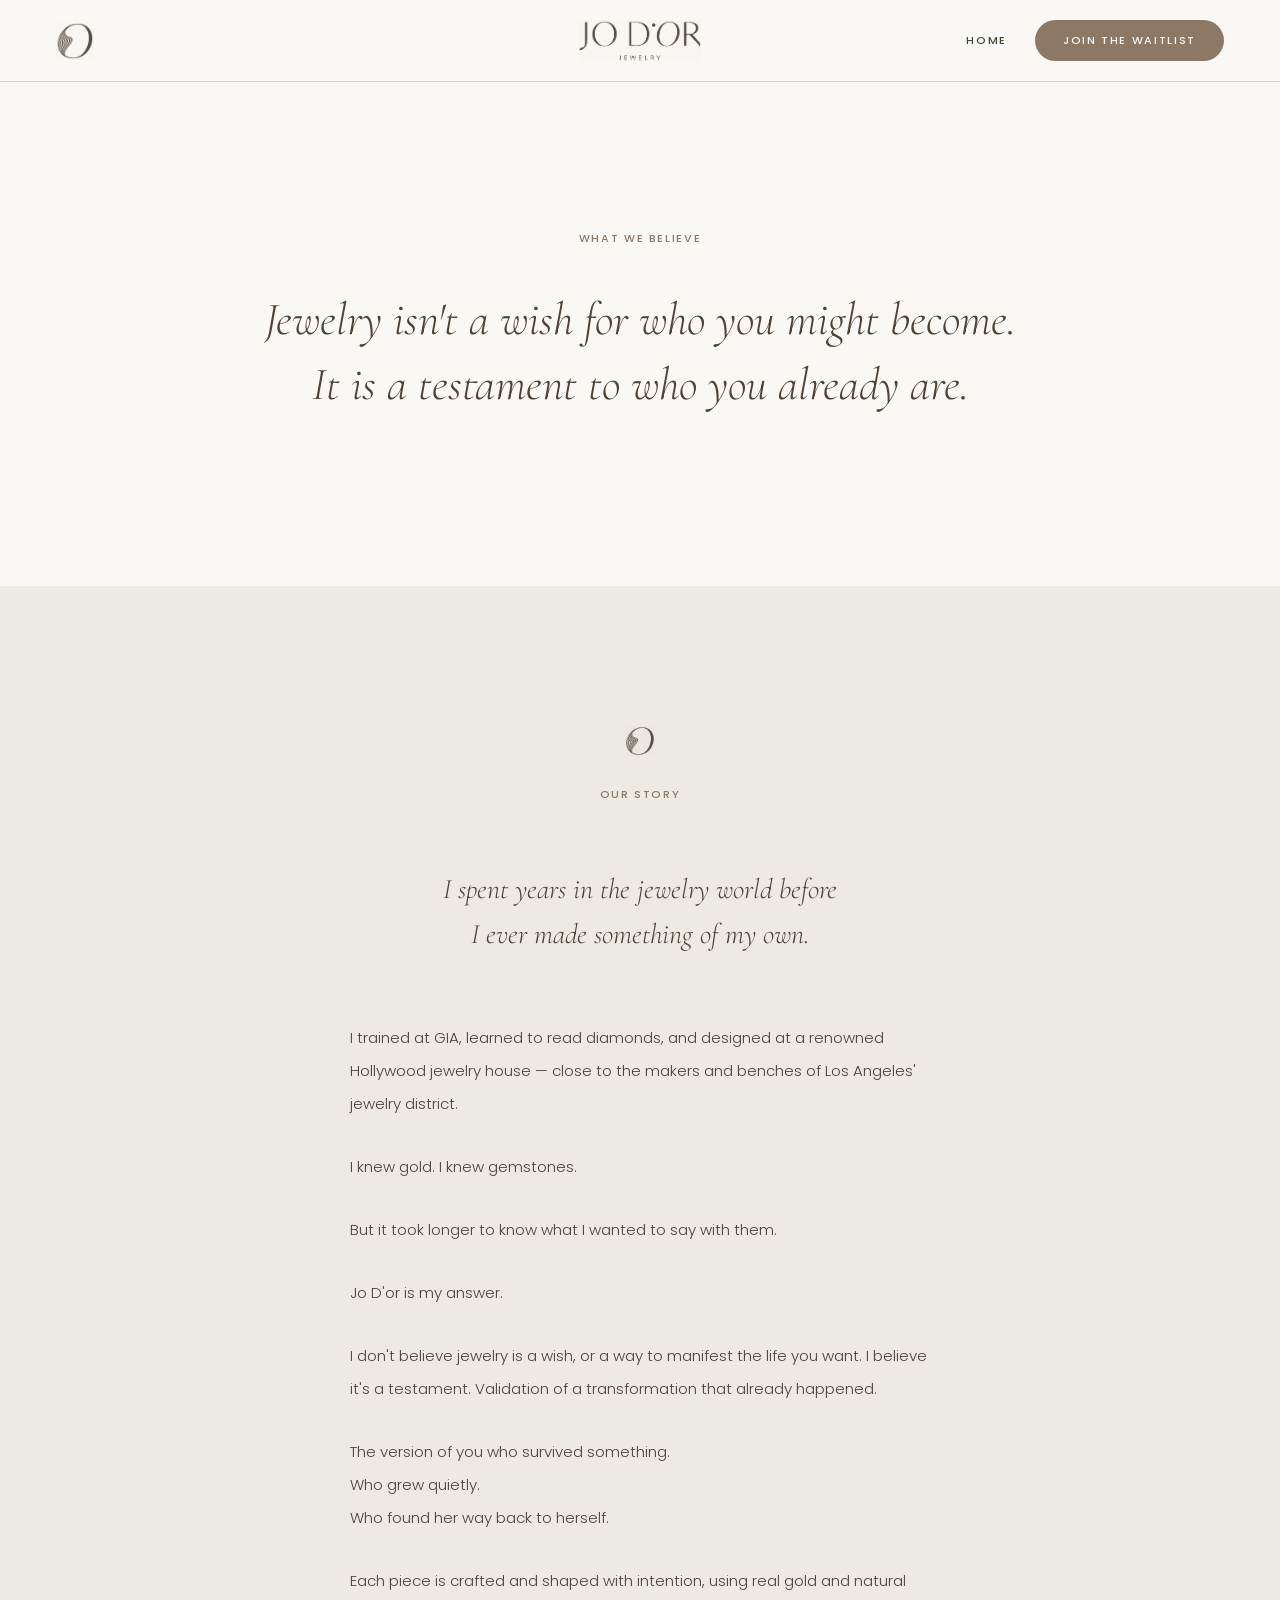
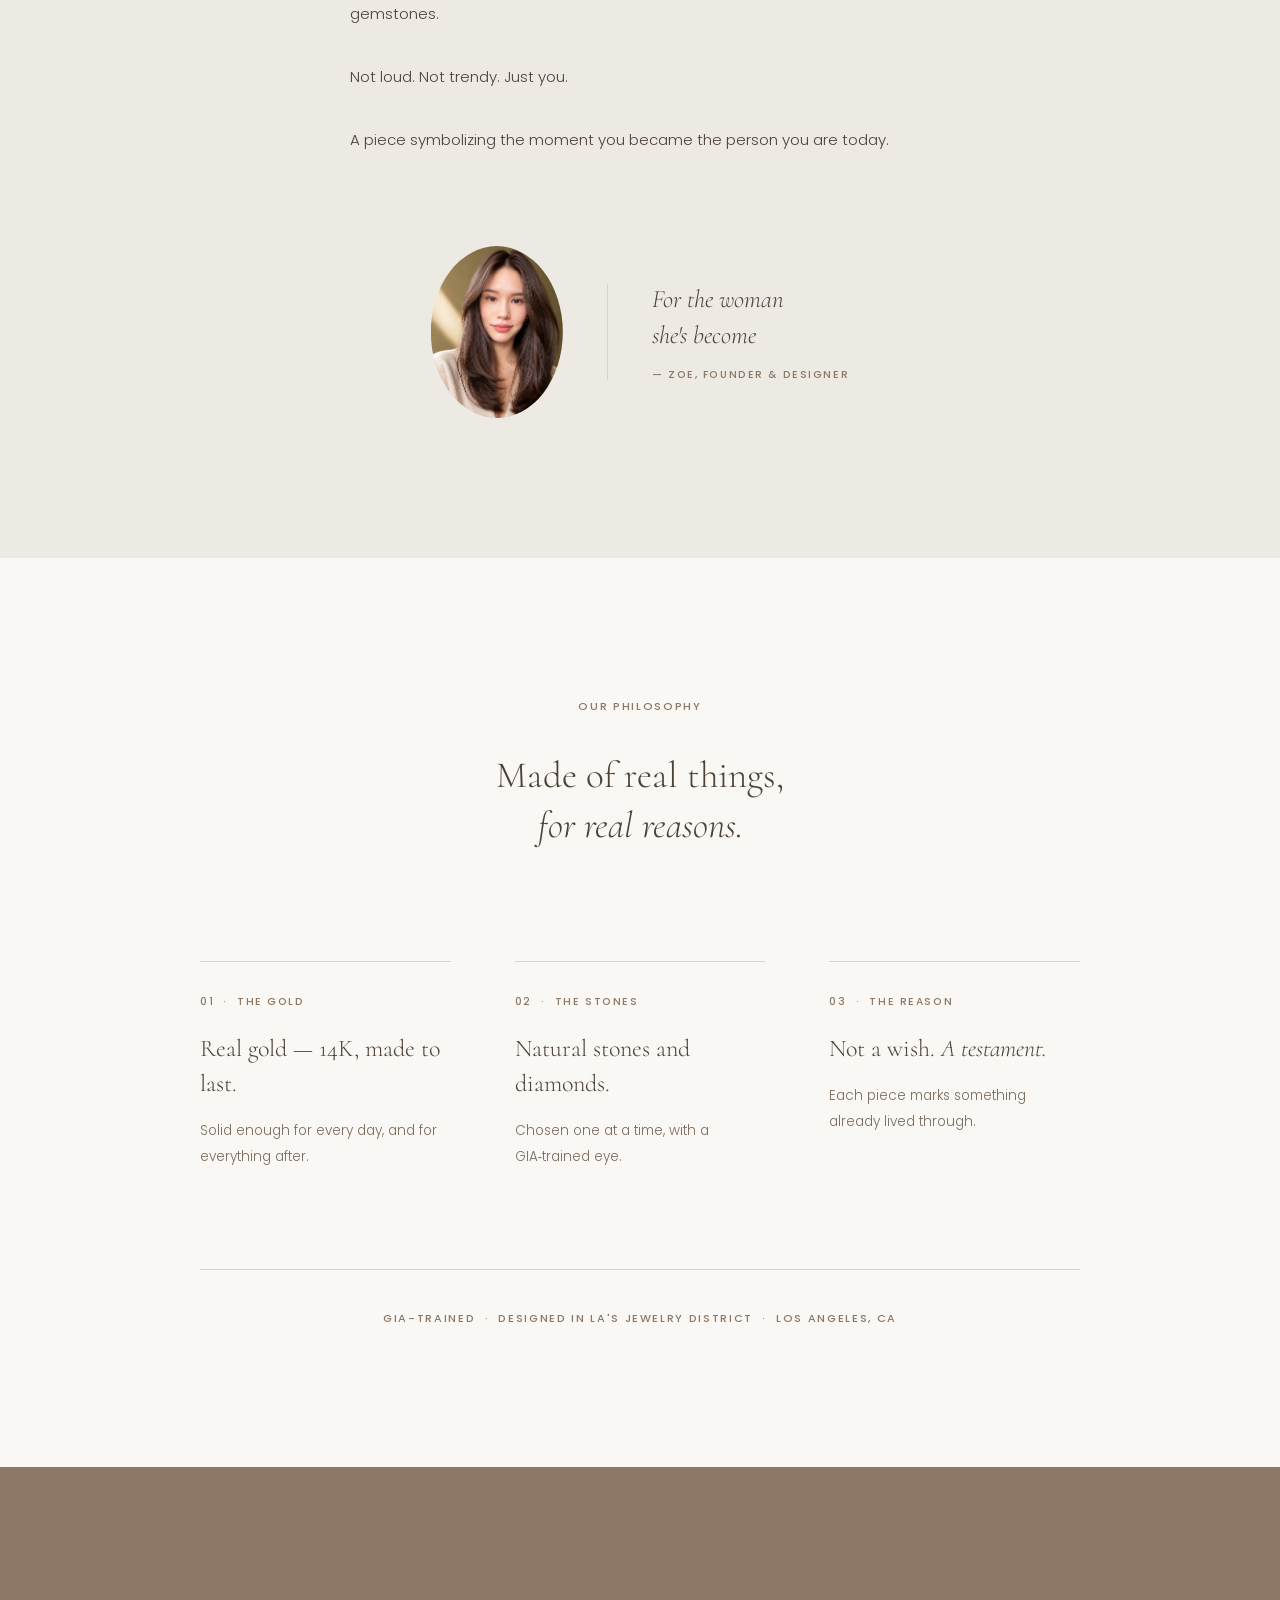
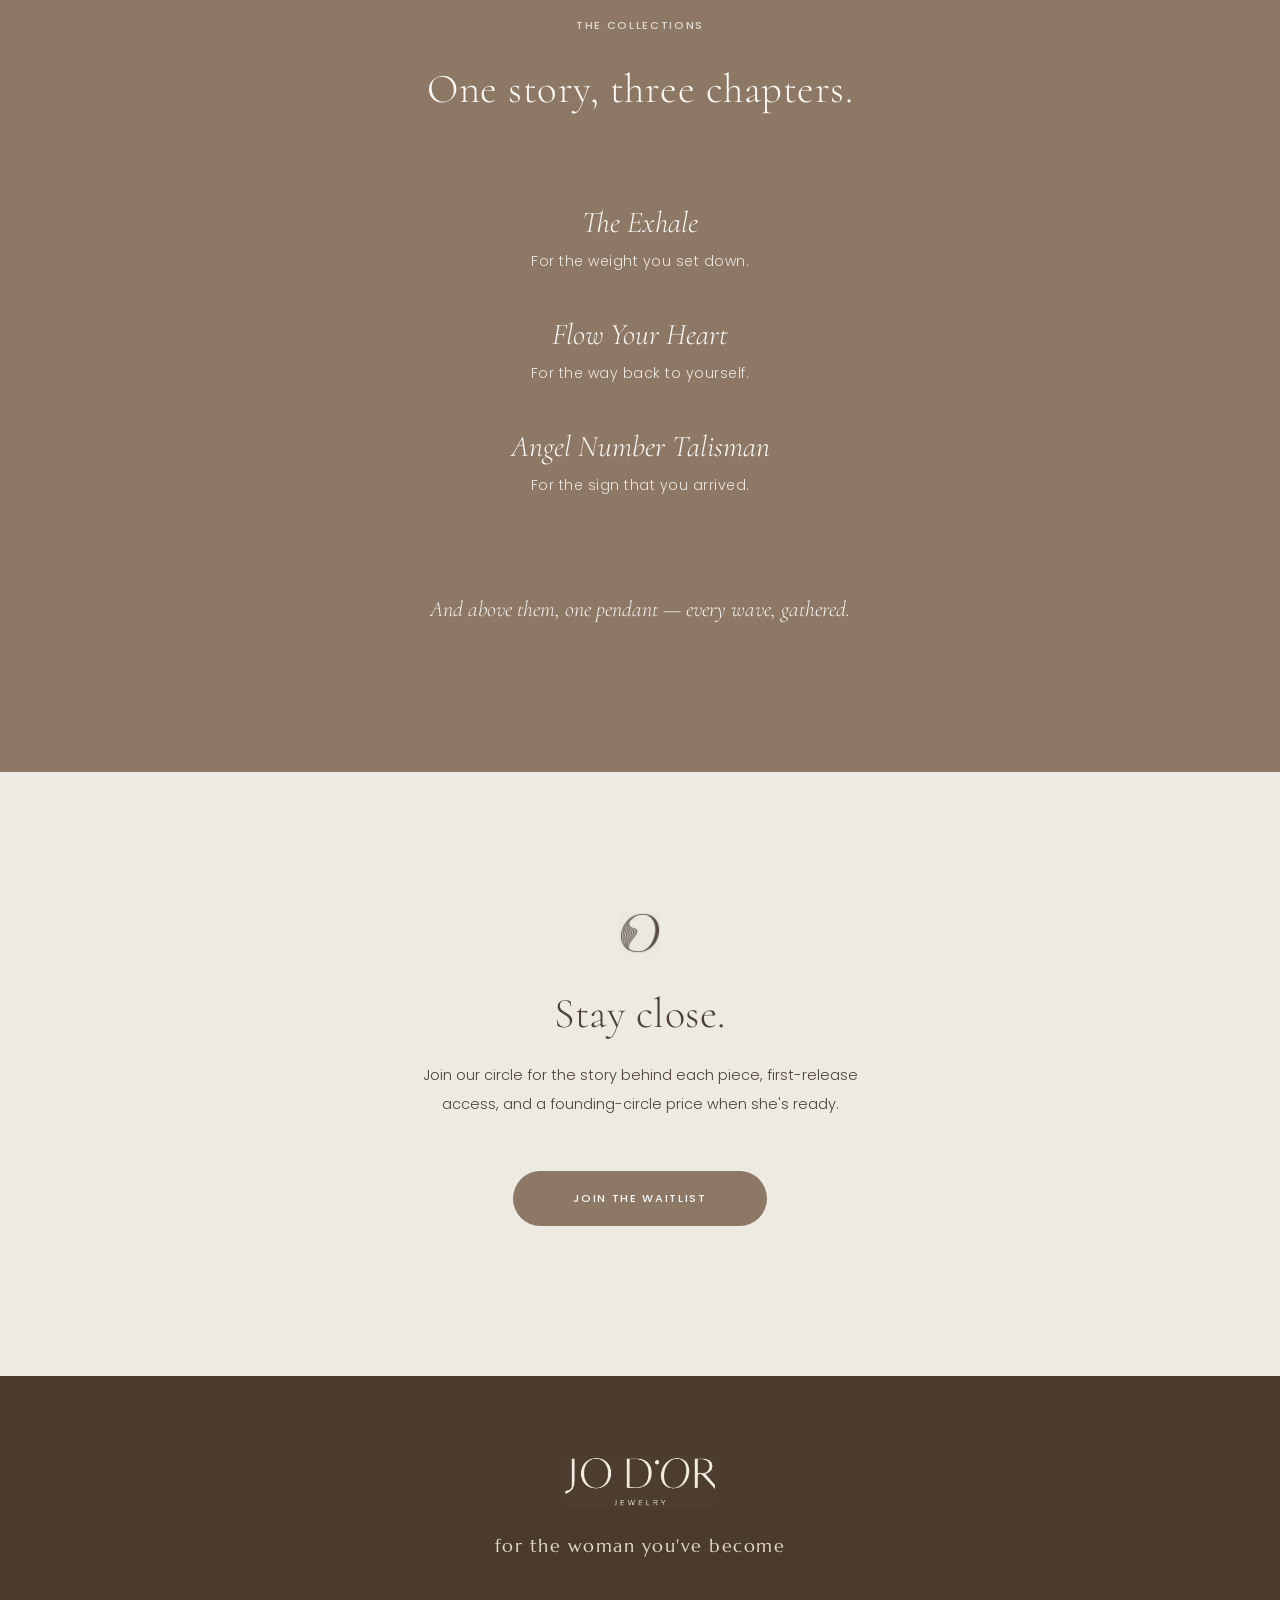
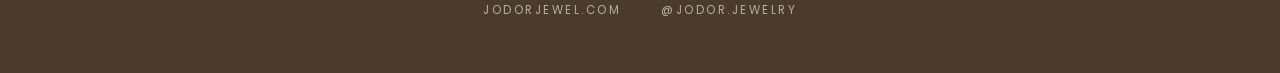
==== about.html @ 62fcda9e "Bump asset version stamp for updated stylesheet Co-Authored-By: Claude Fable 5 <noreply@anthropic.co" ====
<!DOCTYPE html>
<html lang="en">
<head>
<meta charset="UTF-8">
<meta name="viewport" content="width=device-width, initial-scale=1.0">
<title>About &mdash; Jo D'or</title>
<meta name="description" content="About Jo D'or — Earth-to-Soul Fine Jewelry. The founder's story, and the philosophy behind the brand.">
<link rel="preconnect" href="https://fonts.googleapis.com">
<link rel="preconnect" href="https://fonts.gstatic.com" crossorigin>
<link href="https://fonts.googleapis.com/css2?family=Cormorant:ital,wght@0,300;0,400;1,300;1,400&family=Marcellus&family=Poppins:wght@300;400;500&display=swap" rel="stylesheet">
<link rel="stylesheet" href="style.css?v=20260719b">
</head>
<body class="about">

<nav class="nav nav--about">
  <a href="index.html" class="nav-mark"><img src="img/logo-icon.png" alt="Jo D'or"></a>
  <a href="index.html" class="nav-wordmark-link"><img class="nav-wordmark" src="img/logo-wordmark.png" alt="Jo D'or Jewelry"></a>
  <div class="nav-links">
    <a href="index.html" class="nav-link">Home</a>
    <a href="index.html#signup" class="nav-pill">Join the Waitlist</a>
  </div>
</nav>

<!-- ============ 1 · BELIEF OPENING ============ -->
<header class="belief">
  <p class="about-eyebrow">What We Believe</p>
  <h1 class="belief-title">Jewelry isn't a wish for who you might become.<br>It is a testament to who you already are.</h1>
</header>

<!-- ============ 2 · FOUNDER STORY ============ -->
<section class="story">
  <div class="story-inner">
    <div class="story-head" data-reveal>
      <img src="img/logo-icon.png" alt="">
      <p class="about-eyebrow">Our Story</p>
    </div>
    <p class="story-lede" data-reveal>I spent years in the jewelry world before I ever made something of my own.</p>
    <div class="story-body">
      <p data-reveal>I trained at GIA, learned to read diamonds, and designed at a renowned Hollywood jewelry house &mdash; close to the makers and benches of Los Angeles' jewelry district.</p>
      <p data-reveal>I knew gold. I knew gemstones.</p>
      <p data-reveal>But it took longer to know what I wanted to say with them.</p>
      <p data-reveal>Jo D'or is my answer.</p>
      <p data-reveal>I don't believe jewelry is a wish, or a way to manifest the life you want. I believe it's a testament. Validation of a transformation that already happened.</p>
      <p data-reveal>The version of you who survived something.<br>Who grew quietly.<br>Who found her way back to herself.</p>
      <p data-reveal>Each piece is crafted and shaped with intention, using real gold and natural gemstones.</p>
      <p data-reveal>Not loud. Not trendy. Just you.</p>
      <p data-reveal>A piece symbolizing the moment you became the person you are today.</p>
    </div>
    <div class="story-sig" data-reveal>
      <img class="story-sig-photo" src="img/founder-zoe.png" alt="Zoe, founder of Jo D'or">
      <div class="story-sig-rule"></div>
      <div>
        <div class="story-sig-quote">For the woman<br>she's become</div>
        <div class="story-sig-name">&mdash; ZOE, FOUNDER &amp; DESIGNER</div>
      </div>
    </div>
  </div>
</section>

<!-- ============ 3 · PHILOSOPHY ============ -->
<section class="philosophy">
  <div class="philosophy-inner">
    <p class="about-eyebrow" data-reveal>Our Philosophy</p>
    <h2 class="philosophy-title" data-reveal data-reveal-delay="80">Made of real things,<br><em>for real reasons.</em></h2>
    <div class="pillars">
      <div class="pillar" data-reveal data-reveal-delay="100">
        <div class="pillar-label">01 &nbsp;&middot;&nbsp; THE GOLD</div>
        <p class="pillar-title">Real gold &mdash; 14K, made to last.</p>
        <p class="pillar-desc">Solid enough for every day, and for everything after.</p>
      </div>
      <div class="pillar" data-reveal data-reveal-delay="200">
        <div class="pillar-label">02 &nbsp;&middot;&nbsp; THE STONES</div>
        <p class="pillar-title">Natural stones and diamonds.</p>
        <p class="pillar-desc">Chosen one at a time, with a GIA&#8209;trained eye.</p>
      </div>
      <div class="pillar" data-reveal data-reveal-delay="300">
        <div class="pillar-label">03 &nbsp;&middot;&nbsp; THE REASON</div>
        <p class="pillar-title">Not a wish. <em>A testament.</em></p>
        <p class="pillar-desc">Each piece marks something already lived through.</p>
      </div>
    </div>
    <div class="credentials" data-reveal>GIA-TRAINED &nbsp;&middot;&nbsp; DESIGNED IN LA'S JEWELRY DISTRICT &nbsp;&middot;&nbsp; LOS ANGELES, CA</div>
  </div>
</section>

<!-- ============ 4 · THE COLLECTIONS ============ -->
<section class="collections">
  <p class="about-eyebrow" data-reveal>The Collections</p>
  <h2 class="collections-title" data-reveal data-reveal-delay="120">One story, three chapters.</h2>
  <div class="chapters">
    <div data-reveal>
      <div class="chapter-name">The Exhale</div>
      <div class="chapter-desc">For the weight you set down.</div>
    </div>
    <div data-reveal data-reveal-delay="130">
      <div class="chapter-name">Flow Your Heart</div>
      <div class="chapter-desc">For the way back to yourself.</div>
    </div>
    <div data-reveal data-reveal-delay="260">
      <div class="chapter-name">Angel Number Talisman</div>
      <div class="chapter-desc">For the sign that you arrived.</div>
    </div>
  </div>
  <p class="collections-close" data-reveal>And above them, one pendant &mdash; every wave, gathered.</p>
</section>

<!-- ============ 5 · STAY CLOSE ============ -->
<section class="stayclose">
  <img class="stayclose-mark" data-reveal src="img/logo-icon.png" alt="">
  <h2 class="stayclose-title" data-reveal data-reveal-delay="120">Stay close.</h2>
  <p class="stayclose-sub" data-reveal data-reveal-delay="220">Join our circle for the story behind each piece, first-release access, and a founding-circle price when she's ready.</p>
  <a data-reveal data-reveal-delay="320" href="index.html#signup" class="btn-stayclose">Join the Waitlist</a>
</section>

<!-- ============ FOOTER ============ -->
<footer class="footer">
  <img class="foot-wordmark" src="img/logo-wordmark.png" alt="Jo D'or Jewelry">
  <div class="foot-line">for the woman you've become</div>
  <div class="foot-links">
    <span>JODORJEWEL.COM</span>
    <a href="https://instagram.com/jodor.jewelry">@JODOR.JEWELRY</a>
  </div>
</footer>

<script src="site.js?v=20260719b"></script>
</body>
</html>
---- style.css ----
/* ============================================================
   Jo D'or — shared stylesheet (index.html + about.html)
   Ported 1:1 from the approved 2026-07-18 Claude Design build.
   ============================================================ */

:root{
  /* Brand tokens (CLAUDE.md) — used by the About page */
  --earth:#4E4237;
  --leather:#8D7865;
  --sand:#DAD2C5;
  --stone:#EDEAE3;
  --ivory:#FAF8F4;
  --gold:#C9A86A;

  /* Homepage palette (from the approved design) */
  --linen:#F1ECE4;      /* homepage background */
  --walnut:#4A3F35;     /* homepage ink */
  --champagne:#F0E8D8;  /* light text on dark grounds */
  --espresso:#4A3B2E;   /* dark grounds: box, footer */
  --bark:#3B2F24;       /* deepest brown: button text/hover */
  --clay:#8A7460;       /* hero-piece panel */
  --quote-ink:#5C4E3F;
  --shell:#EFE8DD;      /* signup background */
  --shell-ink:#6B5C4C;
  --mushroom:#8C7B6A;   /* placeholders, small notes */
  --fawn:#9B8871;       /* input underline */
  --brass:#B49B72;      /* quote rule */
}

*{margin:0;padding:0;box-sizing:border-box;}
html{scroll-behavior:smooth;}
body{
  font-family:'Poppins', sans-serif;
  font-weight:300;
  overflow-x:hidden;
}
body.home{background:var(--linen);color:var(--walnut);}
body.about{background:var(--ivory);color:var(--earth);}
img{display:block;max-width:100%;}
a{color:inherit;text-decoration:none;}

a:focus-visible, button:focus-visible, input:focus-visible{
  outline:2px solid currentColor;
  outline-offset:3px;
}

/* ---------- Animations ---------- */
@keyframes fadeUp{from{opacity:0;transform:translateY(16px);}to{opacity:1;transform:translateY(0);}}
@keyframes heroFlow{
  0%{transform:scale(1.08) translate(0,0);}
  33%{transform:scale(1.14) translate(-2.4%,1.6%);}
  66%{transform:scale(1.11) translate(2%,-1.2%);}
  100%{transform:scale(1.08) translate(0,0);}
}
@keyframes sway{0%{transform:rotate(-1deg);}50%{transform:rotate(1deg);}100%{transform:rotate(-1deg);}}
@keyframes shimmerText{0%{background-position:130% 0;}55%{background-position:-30% 0;}100%{background-position:-30% 0;}}

/* ============================================================
   NAV
   ============================================================ */
.nav{
  position:fixed;top:0;left:0;right:0;z-index:100;
  display:flex;align-items:center;justify-content:space-between;
  padding:22px 56px;
}
.nav-mark{display:flex;align-items:center;gap:14px;text-decoration:none;}
/* Center the wordmark lockup on the page axis (as a middle flex item it
   skews left because the right link group outweighs the left icon) */
.nav--home > .nav-wordmark,
.nav--about .nav-wordmark-link{
  position:absolute;left:50%;top:50%;transform:translate(-50%,-50%);
}
.nav-links{display:flex;align-items:center;gap:28px;}
.nav-link{
  font-size:11px;letter-spacing:3.5px;text-transform:uppercase;
  text-decoration:none;transition:opacity 0.3s ease;
}
.nav-link:hover{opacity:0.6;}
.nav-pill{
  font-size:11px;letter-spacing:3px;text-transform:uppercase;
  text-decoration:none;padding:11px 26px;border-radius:999px;
  transition:all 0.35s ease;
}

/* Homepage nav — solid warm bar, dark ink */
.nav--home{
  background:rgba(241,236,228,0.92);
  backdrop-filter:blur(10px);
  border-bottom:1px solid rgba(74,63,53,0.08);
  color:var(--walnut);
}
.nav--home .nav-mark img{
  width:40px;height:40px;
  filter:brightness(0) invert(0.27) sepia(0.32) saturate(1.6) hue-rotate(350deg);
}
.nav--home .nav-wordmark{
  height:44px;width:auto;
  filter:brightness(0) invert(0.27) sepia(0.32) saturate(1.6) hue-rotate(350deg);
}
.nav--home .nav-pill{
  border:1px solid rgba(74,63,53,0.5);
  color:var(--walnut);
}
.nav--home .nav-pill:hover{background:var(--espresso);color:var(--champagne);border-color:var(--espresso);}

/* About nav — ivory bar, filled pill */
.nav--about{
  padding:20px 56px;
  background:rgba(250,248,244,0.94);
  backdrop-filter:blur(10px);
  border-bottom:1px solid var(--sand);
  color:var(--earth);
}
.nav--about .nav-mark img{width:38px;height:38px;}
.nav--about .nav-wordmark-link{text-decoration:none;text-align:center;}
.nav--about .nav-wordmark{height:42px;width:auto;}
.nav--about .nav-link{font-weight:500;letter-spacing:0.15em;color:var(--earth);}
.nav--about .nav-pill{
  font-weight:500;letter-spacing:0.15em;padding:12px 28px;
  background:var(--leather);color:var(--ivory);
  transition:background 0.35s ease;
}
.nav--about .nav-pill:hover{background:var(--earth);}

/* ============================================================
   HOMEPAGE
   ============================================================ */

/* ---------- Hero ---------- */
.hero{position:relative;height:100vh;min-height:640px;overflow:hidden;}
.hero-bg{
  position:absolute;inset:0;width:100%;height:100%;object-fit:cover;
  animation:heroFlow 28s ease-in-out infinite;will-change:transform;
}
.hero-scrim{
  position:absolute;inset:0;
  background:linear-gradient(to top, rgba(30,22,15,0.55) 0%, rgba(30,22,15,0.05) 45%);
}
.hero-content{position:absolute;left:64px;bottom:72px;max-width:560px;}
.hero-eyebrow{
  font-size:11px;letter-spacing:5px;color:rgba(240,232,216,0.9);
  margin-bottom:24px;animation:fadeUp 0.9s ease 0.1s both;
}
.hero-title{
  font-family:'Marcellus', serif;font-weight:400;
  font-size:clamp(40px, 5vw, 70px);line-height:1.08;letter-spacing:0.5px;
  color:var(--champagne);margin:0 0 20px;
  animation:fadeUp 1s ease 0.3s both;
}
.hero-meta{
  font-size:13px;font-weight:300;letter-spacing:1.5px;line-height:1.8;
  color:rgba(240,232,216,0.85);margin:0 0 36px;
  animation:fadeUp 1s ease 0.55s both;
}
.hero-ctas{display:flex;align-items:center;gap:18px;flex-wrap:wrap;animation:fadeUp 1s ease 0.75s both;}
.btn-hero{
  display:inline-block;font-size:11px;letter-spacing:3px;
  color:var(--bark);background:var(--champagne);text-decoration:none;
  padding:17px 42px;border-radius:999px;transition:background 0.4s ease;
}
.btn-hero:hover{background:#FFFDF8;}
.hero-link{
  font-size:11px;letter-spacing:3px;color:rgba(240,232,216,0.9);
  text-decoration:none;border-bottom:1px solid rgba(240,232,216,0.4);
  padding-bottom:5px;transition:border-color 0.3s ease;
}
.hero-link:hover{border-color:rgba(240,232,216,0.9);}

/* ---------- Quote ---------- */
.quote{padding:130px 48px;text-align:center;background:var(--linen);}
.quote-rule{width:1px;height:44px;background:var(--brass);margin:0 auto 40px;}
.quote-text{
  font-family:'Marcellus', serif;font-size:clamp(28px, 2.7vw, 38px);font-weight:400;
  line-height:1.5;letter-spacing:0.5px;color:var(--quote-ink);
  max-width:760px;margin:0 auto;text-wrap:balance;
}

/* ---------- Hero piece ---------- */
.piece{display:grid;grid-template-columns:1fr 1fr;min-height:640px;}
.piece-media{
  position:relative;overflow:hidden;
  background:radial-gradient(ellipse 120% 90% at 50% 30%, #F5EDE0 0%, #E9DCC8 55%, #DCCBB0 100%);
  display:flex;align-items:flex-start;justify-content:center;
}
.piece-media img{
  position:absolute;top:0;left:0;right:0;margin:0 auto;
  height:86%;max-width:92%;object-fit:contain;
  animation:sway 7s ease-in-out infinite;transform-origin:50% -60%;will-change:transform;
  filter:saturate(0.74) hue-rotate(-4deg) brightness(1.03) drop-shadow(0 30px 40px rgba(90,68,40,0.22));
}
.piece-text{
  background:var(--clay);display:flex;flex-direction:column;justify-content:center;
  padding:80px 96px 80px 72px;
}
.piece-eyebrow{font-size:11px;letter-spacing:5px;color:rgba(240,232,216,0.6);margin-bottom:30px;}
.piece-title{
  font-family:'Marcellus', serif;font-weight:400;
  font-size:clamp(34px, 3.75vw, 54px);line-height:1.18;letter-spacing:0.5px;
  color:var(--champagne);margin:0 0 28px;max-width:380px;text-wrap:balance;
}
.piece-desc{
  font-size:14.5px;font-weight:300;line-height:2;
  color:rgba(240,232,216,0.88);margin:0 0 18px;max-width:400px;
}
.piece-meta{font-size:11px;letter-spacing:2.5px;color:rgba(240,232,216,0.55);margin:0 0 36px;}
.btn-piece{
  display:inline-block;align-self:flex-start;
  font-size:11px;letter-spacing:3px;color:var(--champagne);text-decoration:none;
  padding:16px 40px;border:1px solid rgba(240,232,216,0.45);border-radius:999px;
  transition:all 0.4s ease;
}
.btn-piece:hover{background:var(--champagne);color:#6B573F;}

/* ---------- Worn gallery ---------- */
.gallery{padding:130px 48px 140px;background:var(--linen);}
.gallery-title{
  font-family:'Marcellus', serif;font-weight:400;
  font-size:clamp(28px, 2.7vw, 38px);letter-spacing:0.5px;text-align:center;
  color:var(--quote-ink);margin:0 0 72px;
}
.gallery-grid{
  display:grid;grid-template-columns:repeat(3,1fr);gap:32px;
  max-width:1240px;margin:0 auto;
}
.gallery-grid > div{overflow:hidden;}
.gallery-grid img{
  width:100%;aspect-ratio:3/4;object-fit:cover;
  transition:transform 1.2s cubic-bezier(0.22,1,0.36,1);
}
.gallery-grid > div:hover img{transform:scale(1.045);}

/* ---------- Box ---------- */
.box{background:var(--espresso);padding:110px 48px;text-align:center;}
.box-img{width:100%;max-width:540px;margin:0 auto 56px;}
.box-title{
  font-family:'Marcellus', serif;font-weight:400;
  font-size:clamp(30px, 2.8vw, 40px);letter-spacing:0.5px;
  color:var(--champagne);margin:0 0 16px;
}
.box-sub{font-family:'Marcellus', serif;font-size:18px;letter-spacing:1px;color:rgba(240,232,216,0.7);}

/* ---------- Signup ---------- */
.signup{padding:130px 48px 140px;background:var(--shell);text-align:center;}
.signup-mark{width:44px;margin:0 auto 28px;}
.signup-title{
  font-family:'Marcellus', serif;font-weight:400;
  font-size:clamp(32px, 3.2vw, 46px);letter-spacing:0.5px;
  color:var(--walnut);margin:0 0 18px;
}
.signup-sub{
  font-size:14.5px;font-weight:300;line-height:1.9;color:var(--shell-ink);
  max-width:440px;margin:0 auto 60px;
}
.waitlist-form{
  max-width:420px;margin:0 auto;display:flex;flex-direction:column;gap:30px;text-align:left;
}
.waitlist-form input[type="email"],
.waitlist-form input[type="text"]{
  width:100%;background:transparent;border:none;border-bottom:1.5px solid var(--fawn);
  padding:12px 2px;font-family:'Poppins', sans-serif;font-size:16px;font-weight:300;
  color:var(--bark);outline:none;border-radius:0;
}
.waitlist-form input::placeholder{color:var(--mushroom);opacity:1;}
.waitlist-form input:focus-visible{outline:none;border-bottom-color:var(--bark);}
.honeypot{position:absolute;left:-5000px;}
.btn-submit{
  margin-top:10px;font-family:'Poppins', sans-serif;font-size:12px;letter-spacing:3.5px;
  text-transform:uppercase;color:var(--champagne);background:var(--espresso);
  border:none;border-radius:999px;padding:19px 0;cursor:pointer;width:100%;
  transition:background 0.35s ease;
}
.btn-submit:hover{background:var(--bark);}
.form-note{font-size:12.5px;font-weight:300;color:var(--mushroom);text-align:center;}
.success-msg{display:none;max-width:420px;margin:0 auto;padding:48px 0;}
.success-title{font-family:'Marcellus', serif;font-size:26px;color:var(--walnut);margin:0 0 10px;}
.success-sub{font-size:14px;font-weight:300;color:var(--shell-ink);margin:0;}

/* ============================================================
   FOOTER (shared)
   ============================================================ */
.footer{background:var(--espresso);padding:80px 48px 56px;text-align:center;}
.foot-wordmark{
  height:52px;width:auto;margin:0 auto 26px;
  filter:brightness(0) invert(0.93) sepia(0.25) saturate(0.9);
}
.foot-line{
  font-family:'Marcellus', serif;font-size:18px;letter-spacing:1.5px;margin-bottom:48px;
  color:transparent;
  background-image:linear-gradient(100deg, rgba(240,232,216,0.9) 42%, #FFF7E2 50%, rgba(240,232,216,0.9) 58%);
  background-size:220% 100%;
  -webkit-background-clip:text;background-clip:text;
  animation:shimmerText 7s ease-in-out infinite;
}
.foot-links{
  display:flex;justify-content:center;align-items:baseline;gap:40px;
  font-size:11.5px;font-weight:400;letter-spacing:2.5px;line-height:1;
}
.foot-links span{color:rgba(240,232,216,0.65);}
.foot-links a{color:rgba(240,232,216,0.65);text-decoration:none;transition:color 0.3s ease;}
.foot-links a:hover{color:var(--champagne);}

/* ============================================================
   ABOUT PAGE
   ============================================================ */
.about-serif{font-family:'Ivy Mode', 'Cormorant', serif;font-weight:300;}
.about-eyebrow{
  font-family:'Poppins', sans-serif;font-weight:500;font-size:11px;
  letter-spacing:0.15em;text-transform:uppercase;color:var(--leather);
}

/* 1 · Belief opening */
.belief{padding:230px 48px 170px;text-align:center;background:var(--ivory);}
.belief .about-eyebrow{margin-bottom:40px;animation:fadeUp 0.9s ease 0.1s both;}
.belief-title{
  font-family:'Ivy Mode', 'Cormorant', serif;font-weight:300;font-style:italic;
  font-size:clamp(32px, 3.6vw, 52px);line-height:1.4;color:var(--earth);
  max-width:880px;margin:0 auto;text-wrap:balance;
  animation:fadeUp 1.1s ease 0.3s both;
}

/* 2 · Founder story */
.story{background:var(--stone);padding:140px 48px;}
.story-inner{max-width:580px;margin:0 auto;}
.story-head{text-align:center;margin-bottom:64px;}
.story-head img{width:30px;margin:0 auto 30px;}
.story-lede{
  font-family:'Ivy Mode', 'Cormorant', serif;font-weight:300;font-style:italic;
  font-size:clamp(24px, 2.2vw, 31px);line-height:1.6;color:var(--earth);
  text-align:center;margin:0 0 64px;text-wrap:balance;
}
.story-body{font-size:15px;font-weight:300;line-height:2.2;color:var(--earth);}
.story-body p{margin:0 0 30px;}
.story-body p:last-child{margin-bottom:0;}
.story-sig{
  margin-top:90px;display:flex;align-items:center;justify-content:center;gap:44px;flex-wrap:wrap;
}
.story-sig-photo{
  width:132px;height:172px;object-fit:cover;object-position:50% 20%;
  clip-path:ellipse(50% 50% at 50% 50%);flex:none;
}
.story-sig-rule{width:1px;height:96px;background:var(--sand);flex:none;}
.story-sig-quote{
  font-family:'Ivy Mode', 'Cormorant', serif;font-weight:300;font-style:italic;
  font-size:25px;line-height:1.45;color:var(--earth);
}
.story-sig-name{
  font-family:'Poppins', sans-serif;font-weight:500;font-size:10.5px;
  letter-spacing:0.15em;color:var(--leather);margin-top:14px;
}

/* 3 · Philosophy */
.philosophy{padding:140px 48px;background:var(--ivory);}
.philosophy-inner{max-width:880px;margin:0 auto;}
.philosophy .about-eyebrow{text-align:center;margin-bottom:36px;}
.philosophy-title{
  font-family:'Ivy Mode', 'Cormorant', serif;font-weight:300;
  font-size:clamp(30px, 2.9vw, 42px);line-height:1.35;color:var(--earth);
  text-align:center;max-width:640px;margin:0 auto 110px;text-wrap:balance;
}
.philosophy-title em{font-weight:300;}
.pillars{display:grid;grid-template-columns:1fr 1fr 1fr;gap:64px;text-align:left;}
.pillar{border-top:1px solid var(--sand);padding-top:32px;}
.pillar-label{
  font-family:'Poppins', sans-serif;font-weight:500;font-size:10.5px;
  letter-spacing:0.15em;color:var(--leather);margin-bottom:22px;
}
.pillar-title{
  font-family:'Ivy Mode', 'Cormorant', serif;font-weight:300;
  font-size:24px;line-height:1.45;color:var(--earth);margin:0 0 16px;
}
.pillar-desc{font-size:13.5px;font-weight:300;line-height:1.9;color:#7A6B5C;margin:0;}
.credentials{
  margin-top:100px;border-top:1px solid var(--sand);padding-top:40px;text-align:center;
  font-family:'Poppins', sans-serif;font-weight:500;font-size:11px;
  letter-spacing:0.15em;color:var(--leather);
}

/* 4 · Collections */
.collections{background:var(--leather);padding:150px 48px;text-align:center;}
.collections .about-eyebrow{color:rgba(250,248,244,0.75);margin-bottom:30px;}
.collections-title{
  font-family:'Ivy Mode', 'Cormorant', serif;font-weight:300;
  font-size:clamp(32px, 3.2vw, 46px);letter-spacing:0.5px;color:var(--ivory);margin:0 0 90px;
}
.chapters{display:flex;flex-direction:column;gap:44px;max-width:640px;margin:0 auto;}
.chapter-name{
  font-family:'Ivy Mode', 'Cormorant', serif;font-style:italic;font-weight:300;
  font-size:30px;color:var(--ivory);margin-bottom:10px;
}
.chapter-desc{font-size:14px;font-weight:300;letter-spacing:0.5px;color:rgba(250,248,244,0.85);}
.collections-close{
  font-family:'Ivy Mode', 'Cormorant', serif;font-style:italic;font-weight:300;
  font-size:22px;color:rgba(250,248,244,0.95);margin:100px 0 0;
}

/* 5 · Stay close */
.stayclose{padding:140px 48px 150px;background:var(--stone);text-align:center;}
.stayclose-mark{width:42px;margin:0 auto 34px;}
.stayclose-title{
  font-family:'Ivy Mode', 'Cormorant', serif;font-weight:300;
  font-size:clamp(32px, 3.3vw, 48px);letter-spacing:0.5px;color:var(--earth);margin:0 0 22px;
}
.stayclose-sub{
  font-size:14.5px;font-weight:300;line-height:2;color:var(--earth);
  max-width:440px;margin:0 auto 52px;
}
.btn-stayclose{
  display:inline-block;font-family:'Poppins', sans-serif;font-weight:500;font-size:11px;
  letter-spacing:0.15em;text-transform:uppercase;color:var(--ivory);background:var(--leather);
  text-decoration:none;border-radius:999px;padding:19px 60px;transition:background 0.35s ease;
}
.btn-stayclose:hover{background:var(--earth);}

/* ============================================================
   RESPONSIVE
   ============================================================ */
@media (max-width: 900px){
  .piece{grid-template-columns:1fr;}
  .piece-media{min-height:120vw;max-height:560px;}
  .piece-text{padding:72px 32px;}
  .pillars{grid-template-columns:1fr;gap:48px;}
}
@media (max-width: 700px){
  .nav{padding:16px 20px;}
  .nav--about{padding:14px 20px;}
  .nav--home .nav-wordmark, .nav--about .nav-wordmark-link{display:none;}
  .nav-links{gap:16px;}
  .nav-pill{padding:10px 18px;}
  .hero-content{left:24px;right:24px;bottom:56px;}
  .quote, .gallery, .box, .signup, .philosophy, .story, .collections, .stayclose{
    padding-left:24px;padding-right:24px;
  }
  .quote{padding-top:90px;padding-bottom:90px;}
  .gallery{padding-top:90px;padding-bottom:100px;}
  .gallery-title{margin-bottom:48px;}
  .gallery-grid{grid-template-columns:1fr;gap:20px;}
  .box{padding-top:80px;padding-bottom:80px;}
  .signup{padding-top:90px;padding-bottom:100px;}
  .belief{padding:170px 24px 110px;}
  .story{padding-top:100px;padding-bottom:100px;}
  .philosophy{padding-top:100px;padding-bottom:100px;}
  .philosophy-title{margin-bottom:64px;}
  .collections{padding-top:110px;padding-bottom:110px;}
  .stayclose{padding-top:100px;padding-bottom:110px;}
  .story-sig{gap:24px;}
  .story-sig-rule{display:none;}
  .story-sig-quote{text-align:center;}
  .story-sig > div:last-child{text-align:center;}
  .footer{padding:64px 24px 48px;}
  .foot-links{gap:20px;flex-wrap:wrap;}
}

/* ---------- Reduced motion ---------- */
@media (prefers-reduced-motion: reduce){
  html{scroll-behavior:auto;}
  *{animation:none !important;transition:none !important;}
}
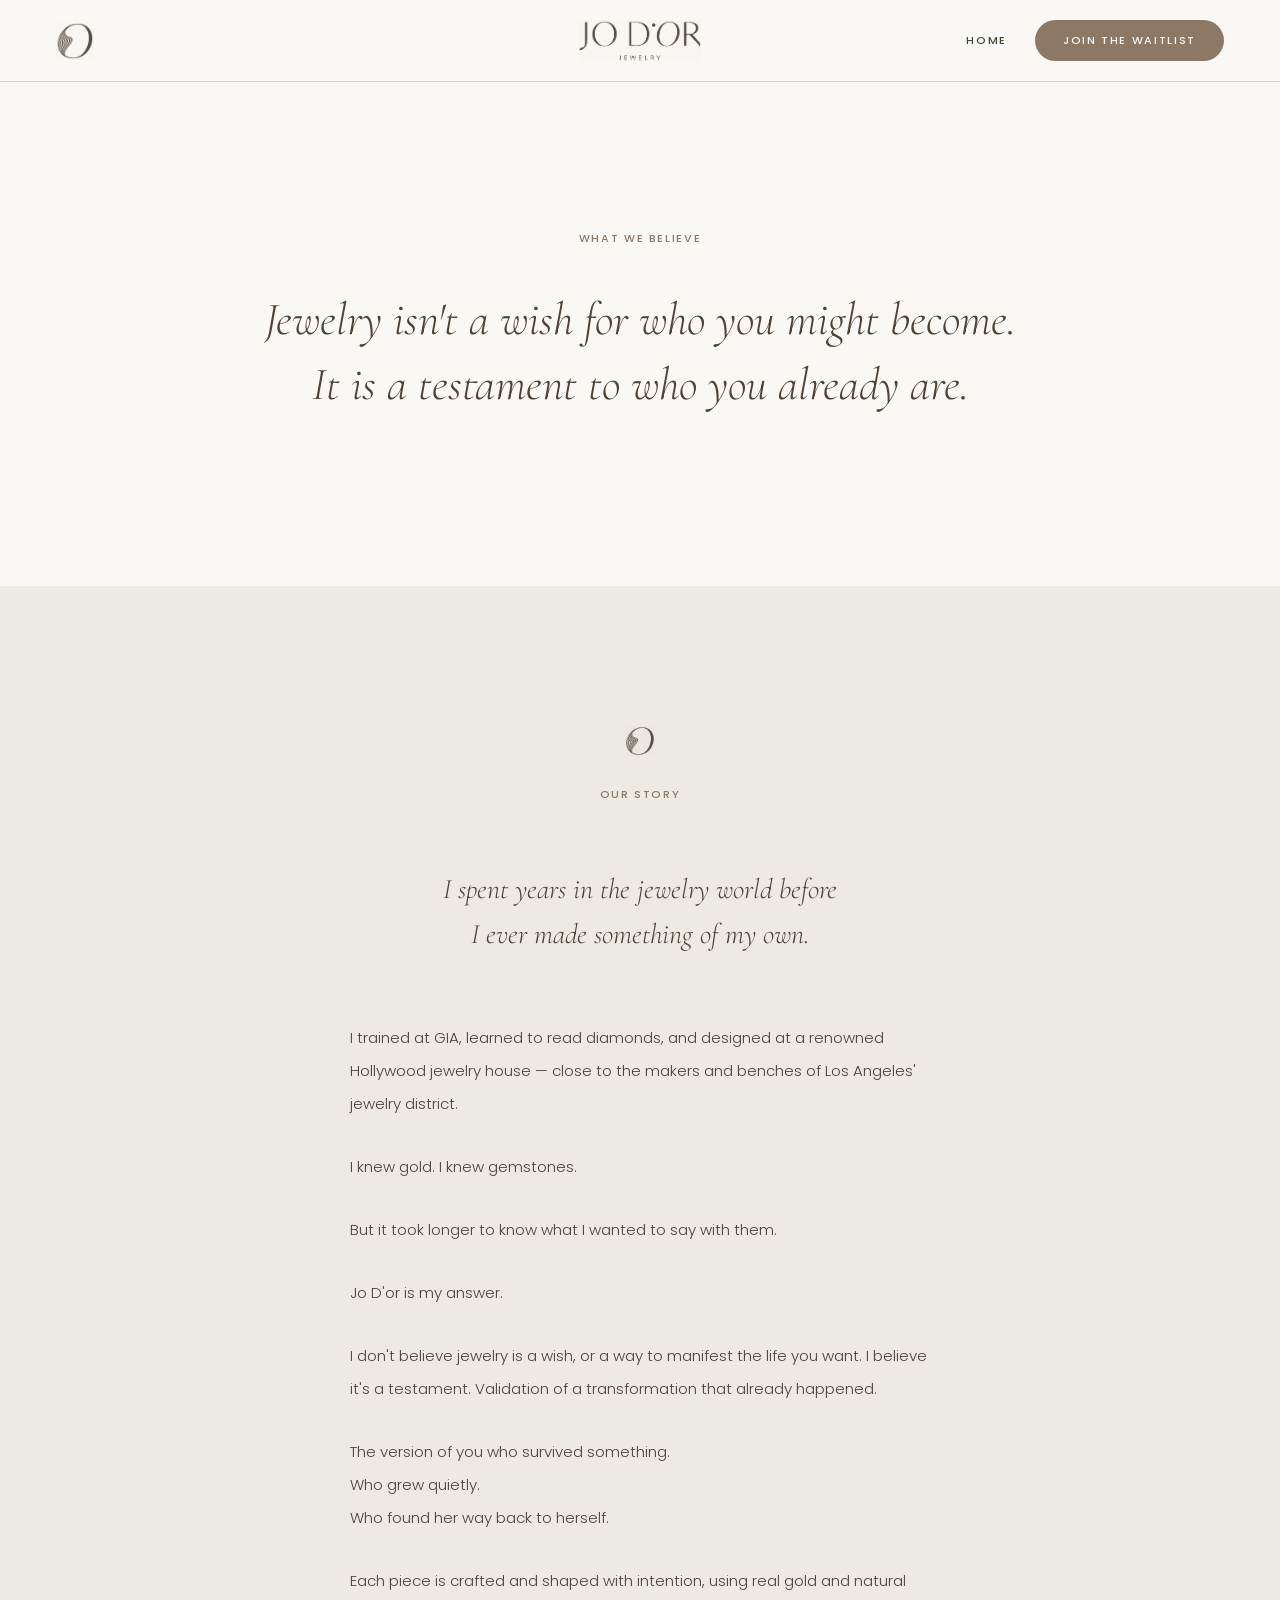
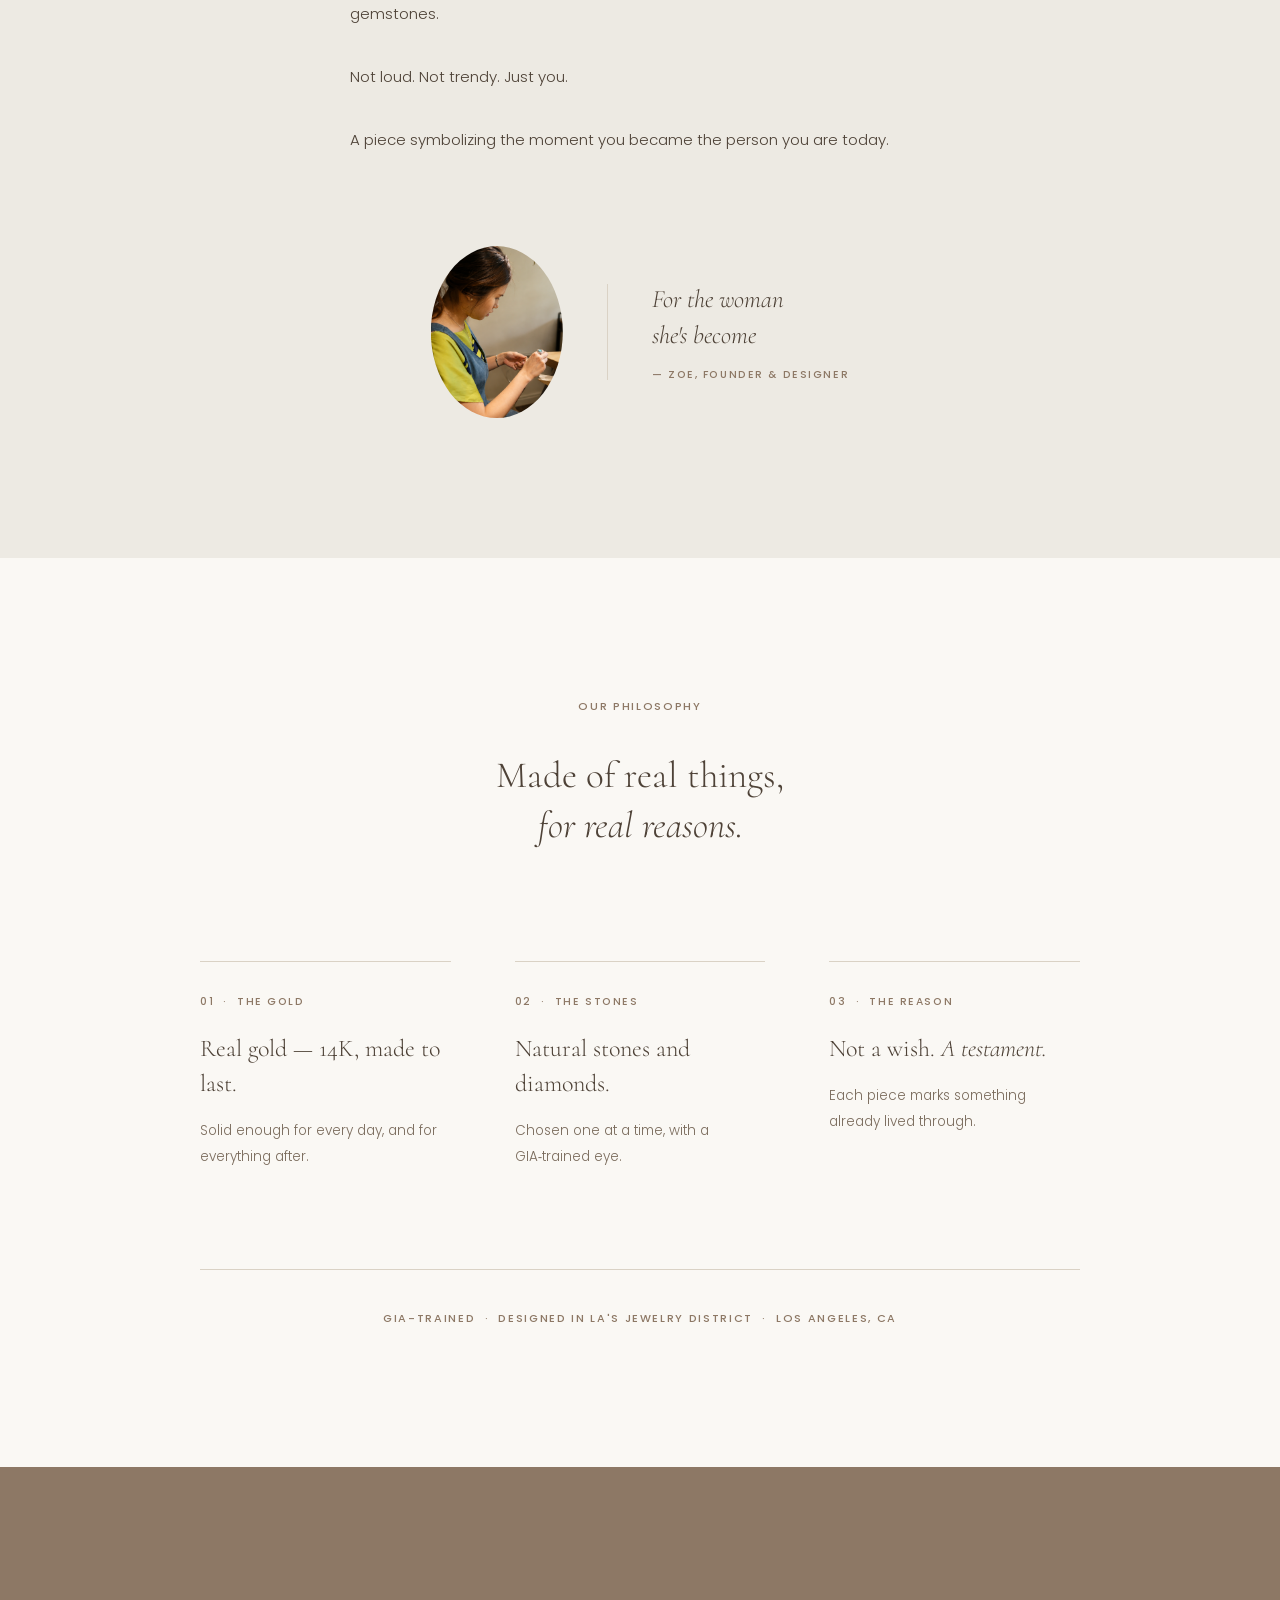
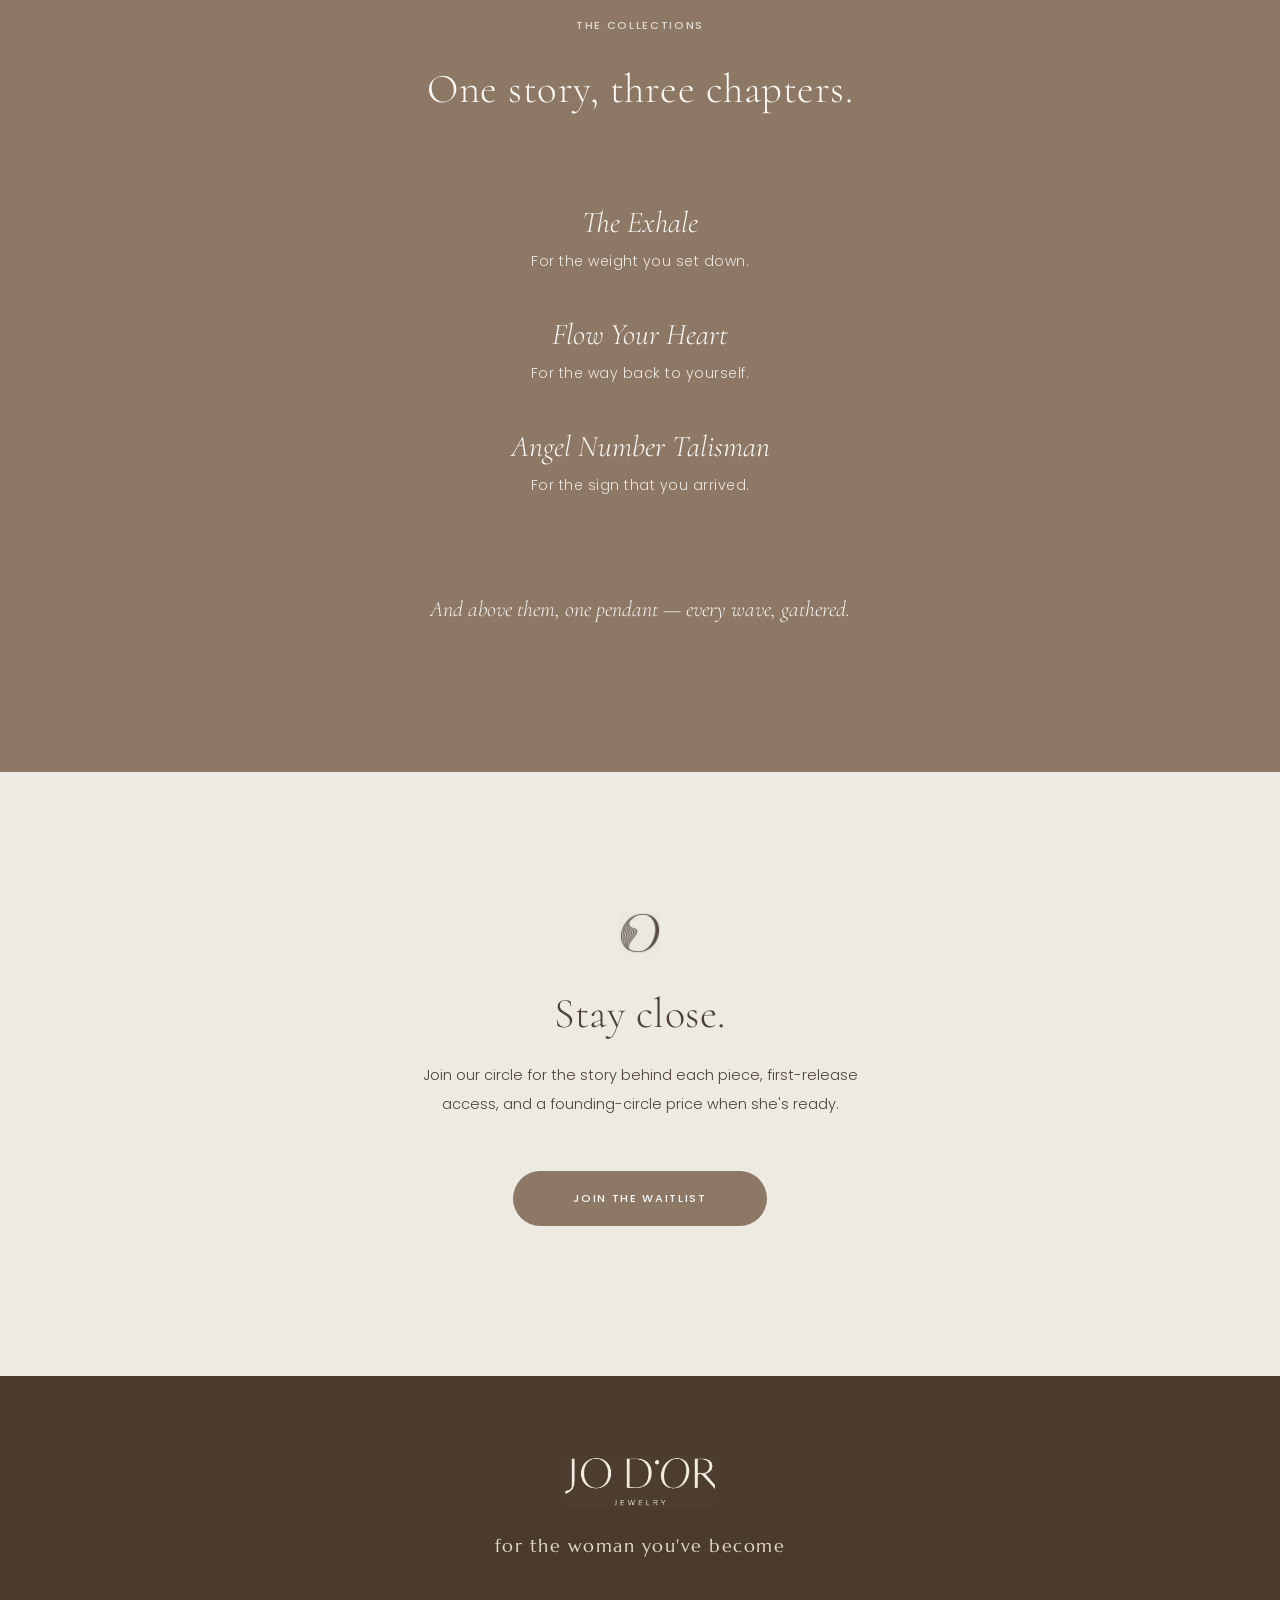
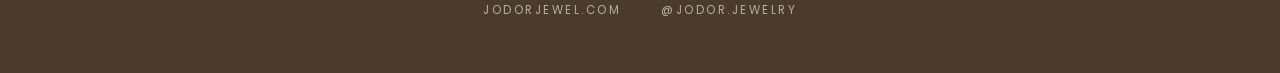
==== commit 7b95be89: "Swap About founder photo to workbench shot Oval crop framed on face and hands (object-position 36% 5" ====
--- a/about.html
+++ b/about.html
@@ -8,7 +8,7 @@
 <link rel="preconnect" href="https://fonts.googleapis.com">
 <link rel="preconnect" href="https://fonts.gstatic.com" crossorigin>
 <link href="https://fonts.googleapis.com/css2?family=Cormorant:ital,wght@0,300;0,400;1,300;1,400&family=Marcellus&family=Poppins:wght@300;400;500&display=swap" rel="stylesheet">
-<link rel="stylesheet" href="style.css?v=20260719b">
+<link rel="stylesheet" href="style.css?v=20260720">
 </head>
 <body class="about">
 
@@ -47,7 +47,7 @@
       <p data-reveal>A piece symbolizing the moment you became the person you are today.</p>
     </div>
     <div class="story-sig" data-reveal>
-      <img class="story-sig-photo" src="img/founder-zoe.png" alt="Zoe, founder of Jo D'or">
+      <img class="story-sig-photo" src="img/founder-zoe-bench.png" alt="Zoe, founder of Jo D'or, at her workbench">
       <div class="story-sig-rule"></div>
       <div>
         <div class="story-sig-quote">For the woman<br>she's become</div>
@@ -122,6 +122,6 @@
   </div>
 </footer>
 
-<script src="site.js?v=20260719b"></script>
+<script src="site.js?v=20260720"></script>
 </body>
 </html>
--- a/style.css
+++ b/style.css
@@ -335,7 +335,7 @@
   margin-top:90px;display:flex;align-items:center;justify-content:center;gap:44px;flex-wrap:wrap;
 }
 .story-sig-photo{
-  width:132px;height:172px;object-fit:cover;object-position:50% 20%;
+  width:132px;height:172px;object-fit:cover;object-position:36% 50%;
   clip-path:ellipse(50% 50% at 50% 50%);flex:none;
 }
 .story-sig-rule{width:1px;height:96px;background:var(--sand);flex:none;}
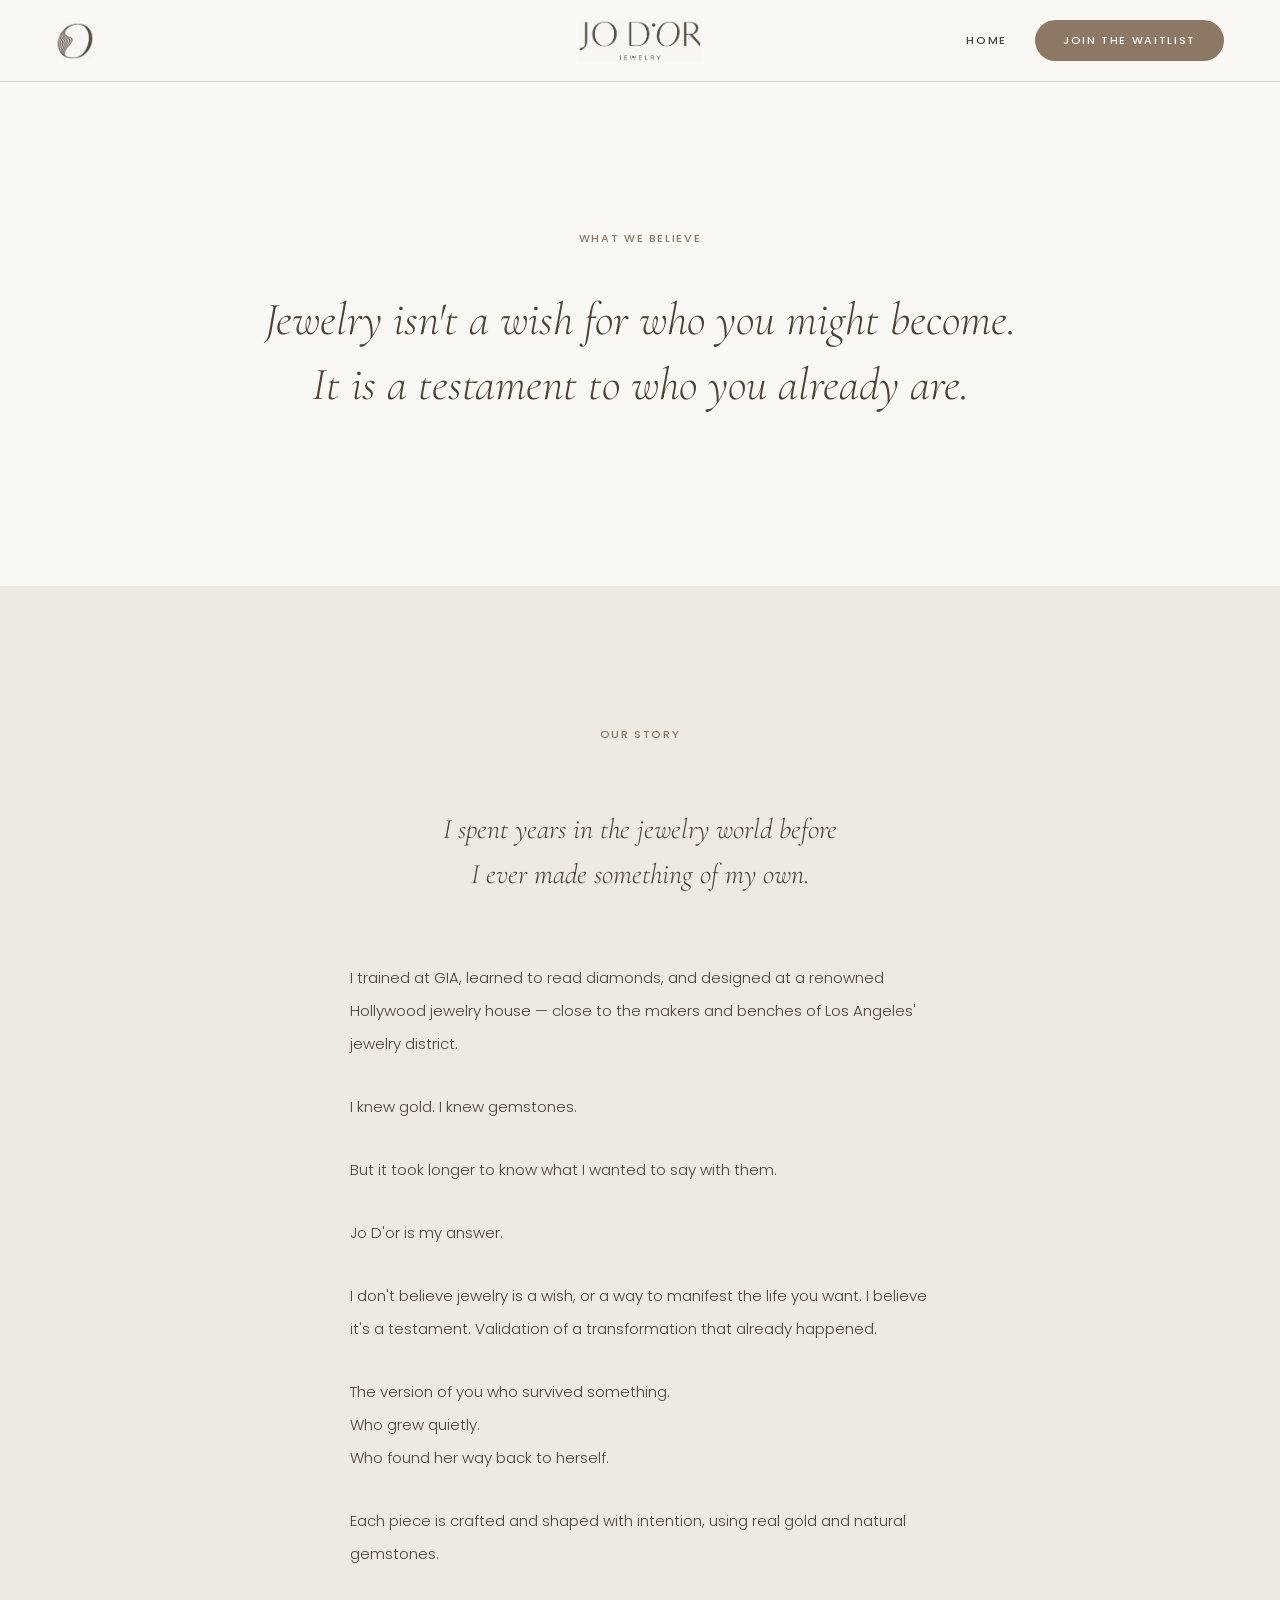
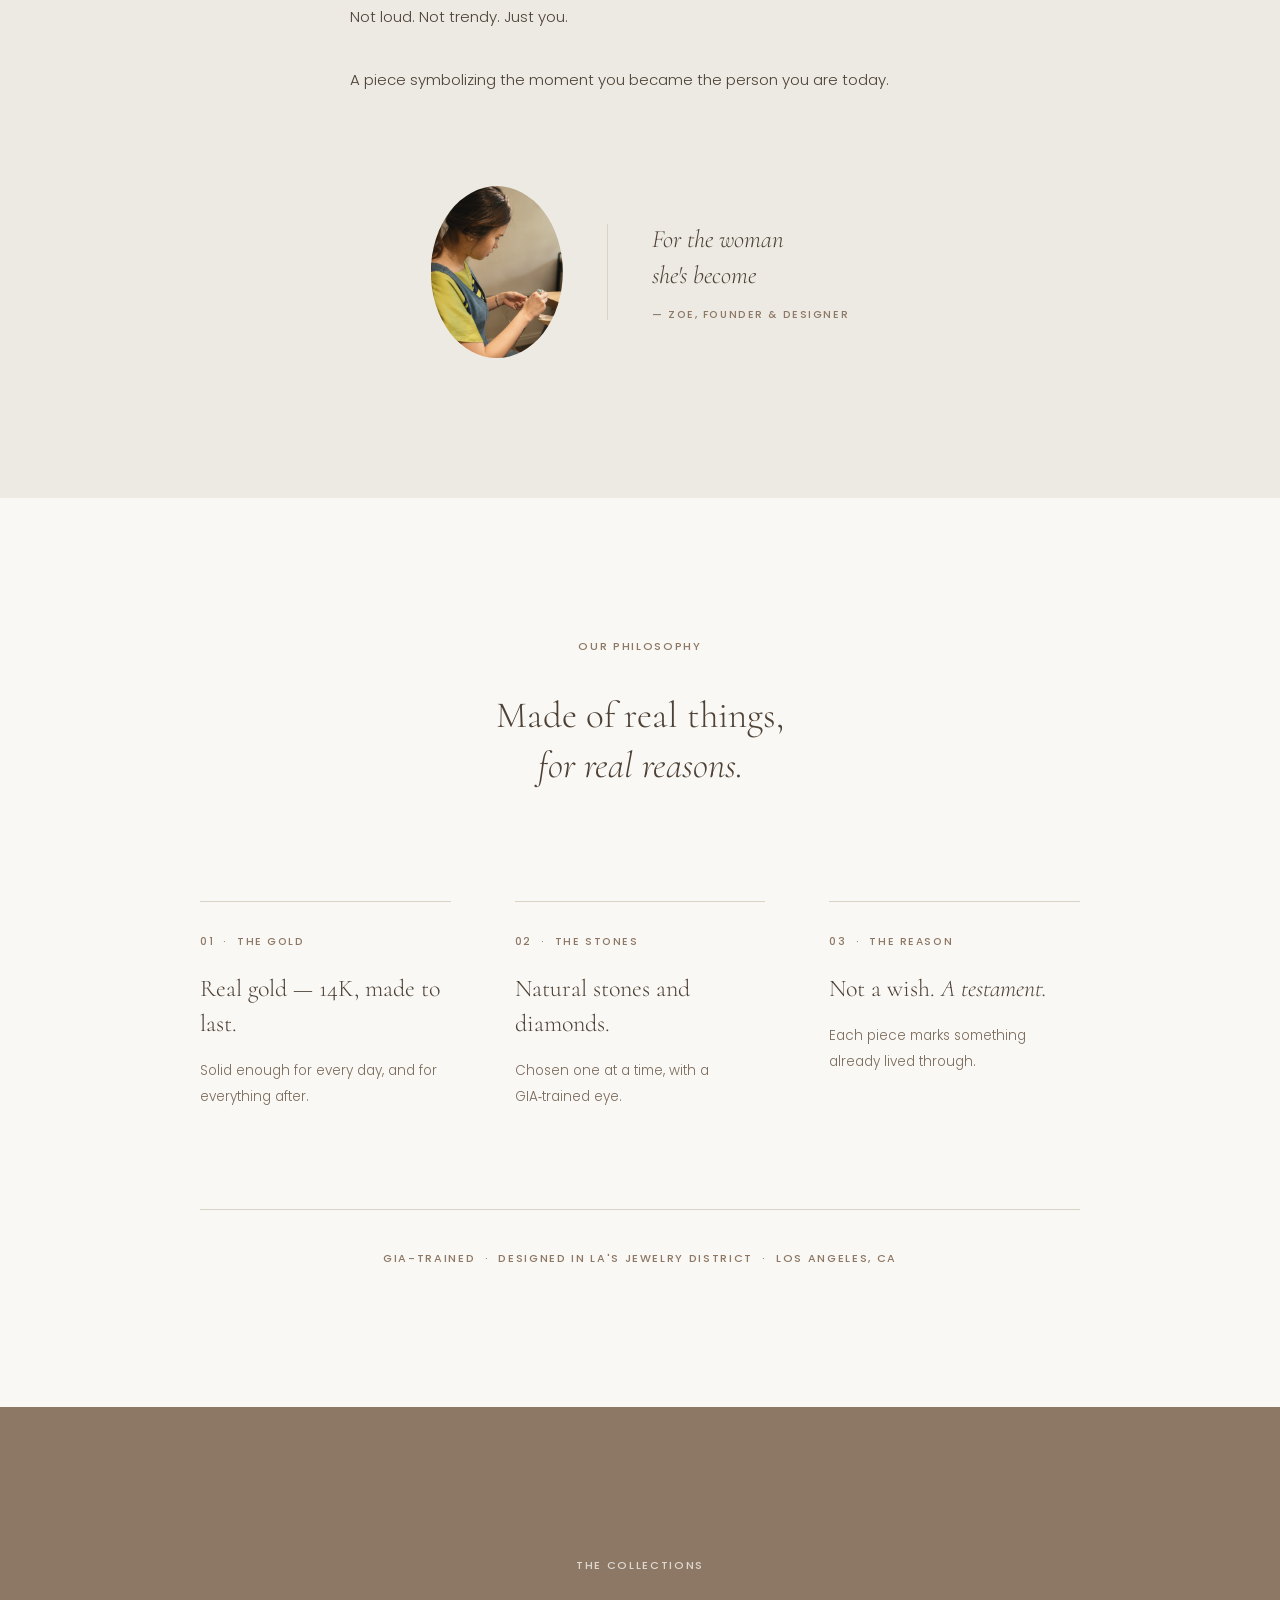
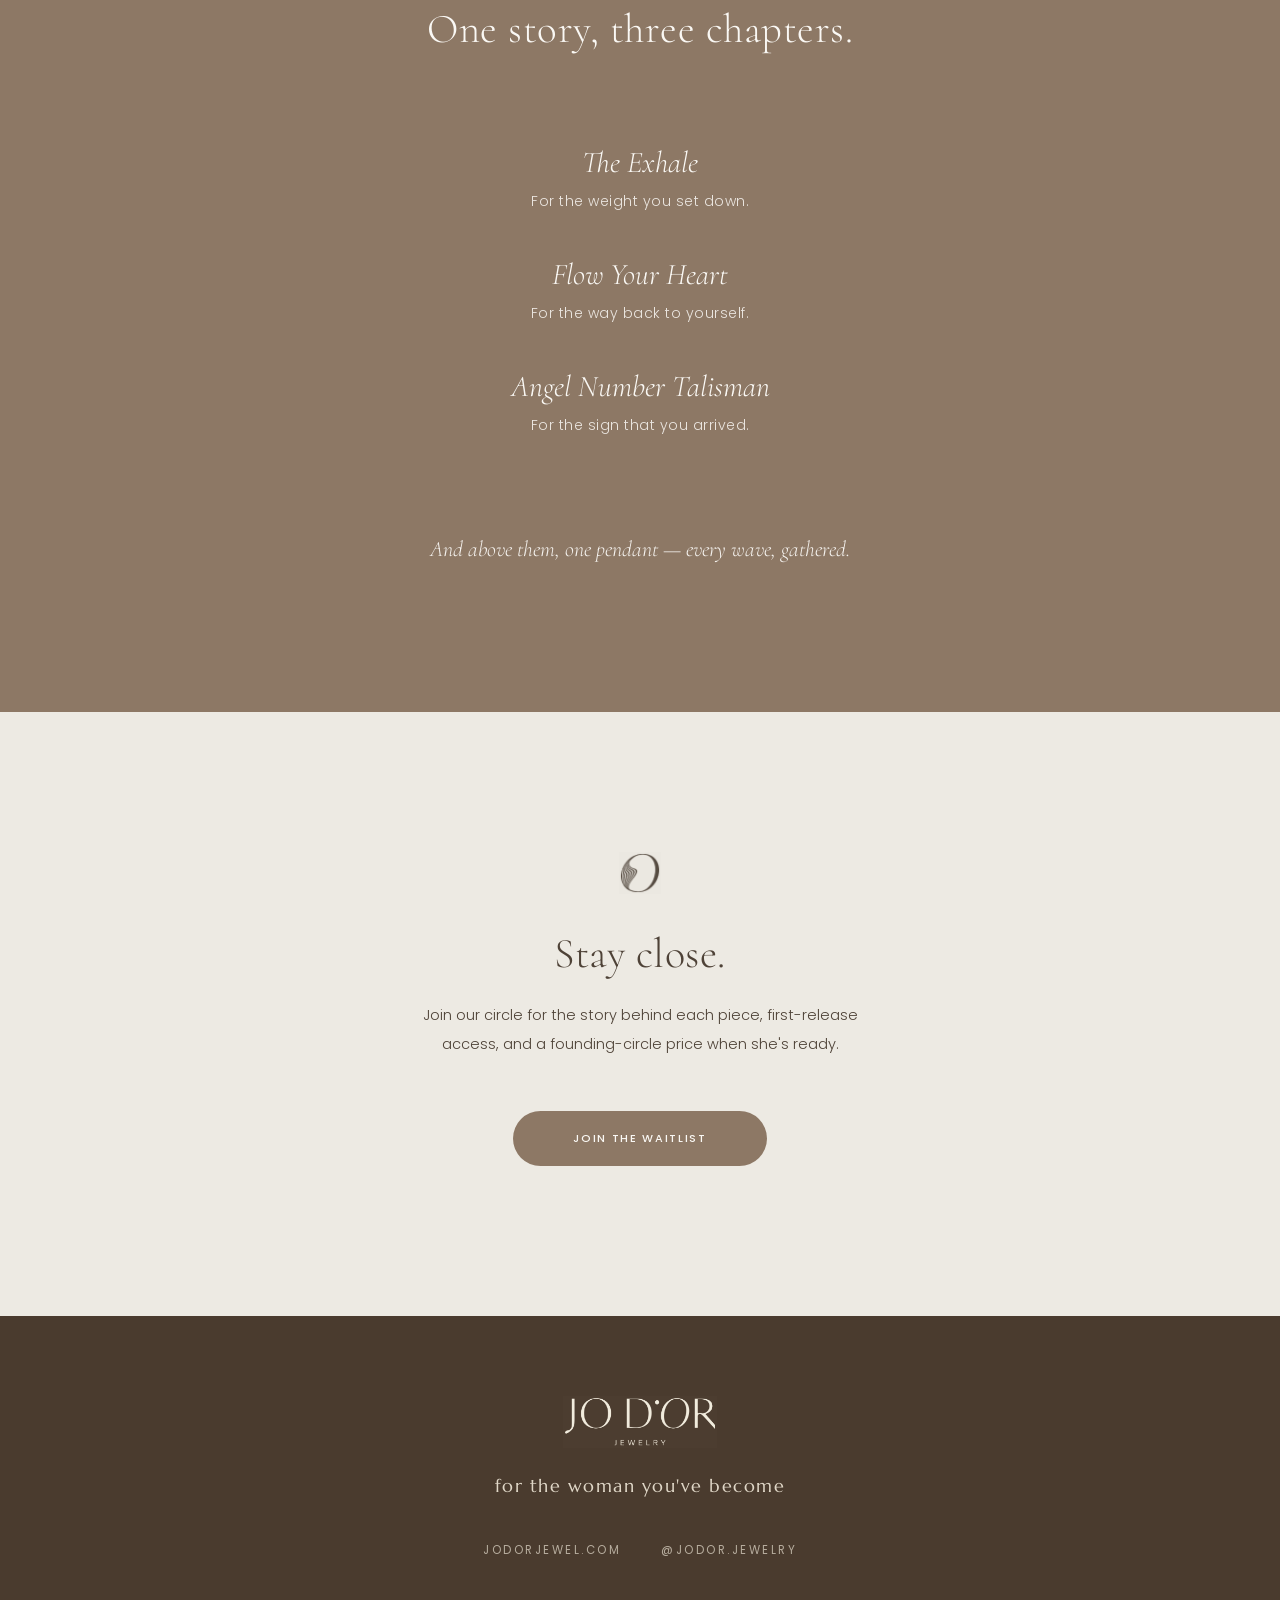
==== commit bc7f0d73: "Founder photo retouch + warm grade, remove OUR STORY icon, refresh signup/box copy - Retouch signage" ====
--- a/about.html
+++ b/about.html
@@ -8,7 +8,7 @@
 <link rel="preconnect" href="https://fonts.googleapis.com">
 <link rel="preconnect" href="https://fonts.gstatic.com" crossorigin>
 <link href="https://fonts.googleapis.com/css2?family=Cormorant:ital,wght@0,300;0,400;1,300;1,400&family=Marcellus&family=Poppins:wght@300;400;500&display=swap" rel="stylesheet">
-<link rel="stylesheet" href="style.css?v=20260720">
+<link rel="stylesheet" href="style.css?v=20260720b">
 </head>
 <body class="about">
 
@@ -31,7 +31,6 @@
 <section class="story">
   <div class="story-inner">
     <div class="story-head" data-reveal>
-      <img src="img/logo-icon.png" alt="">
       <p class="about-eyebrow">Our Story</p>
     </div>
     <p class="story-lede" data-reveal>I spent years in the jewelry world before I ever made something of my own.</p>
@@ -47,7 +46,7 @@
       <p data-reveal>A piece symbolizing the moment you became the person you are today.</p>
     </div>
     <div class="story-sig" data-reveal>
-      <img class="story-sig-photo" src="img/founder-zoe-bench.png" alt="Zoe, founder of Jo D'or, at her workbench">
+      <img class="story-sig-photo" src="img/founder-zoe-bench.png?v=2" alt="Zoe, founder of Jo D'or, at her workbench">
       <div class="story-sig-rule"></div>
       <div>
         <div class="story-sig-quote">For the woman<br>she's become</div>
@@ -122,6 +121,6 @@
   </div>
 </footer>
 
-<script src="site.js?v=20260720"></script>
+<script src="site.js?v=20260720b"></script>
 </body>
 </html>
--- a/style.css
+++ b/style.css
@@ -322,7 +322,6 @@
 .story{background:var(--stone);padding:140px 48px;}
 .story-inner{max-width:580px;margin:0 auto;}
 .story-head{text-align:center;margin-bottom:64px;}
-.story-head img{width:30px;margin:0 auto 30px;}
 .story-lede{
   font-family:'Ivy Mode', 'Cormorant', serif;font-weight:300;font-style:italic;
   font-size:clamp(24px, 2.2vw, 31px);line-height:1.6;color:var(--earth);
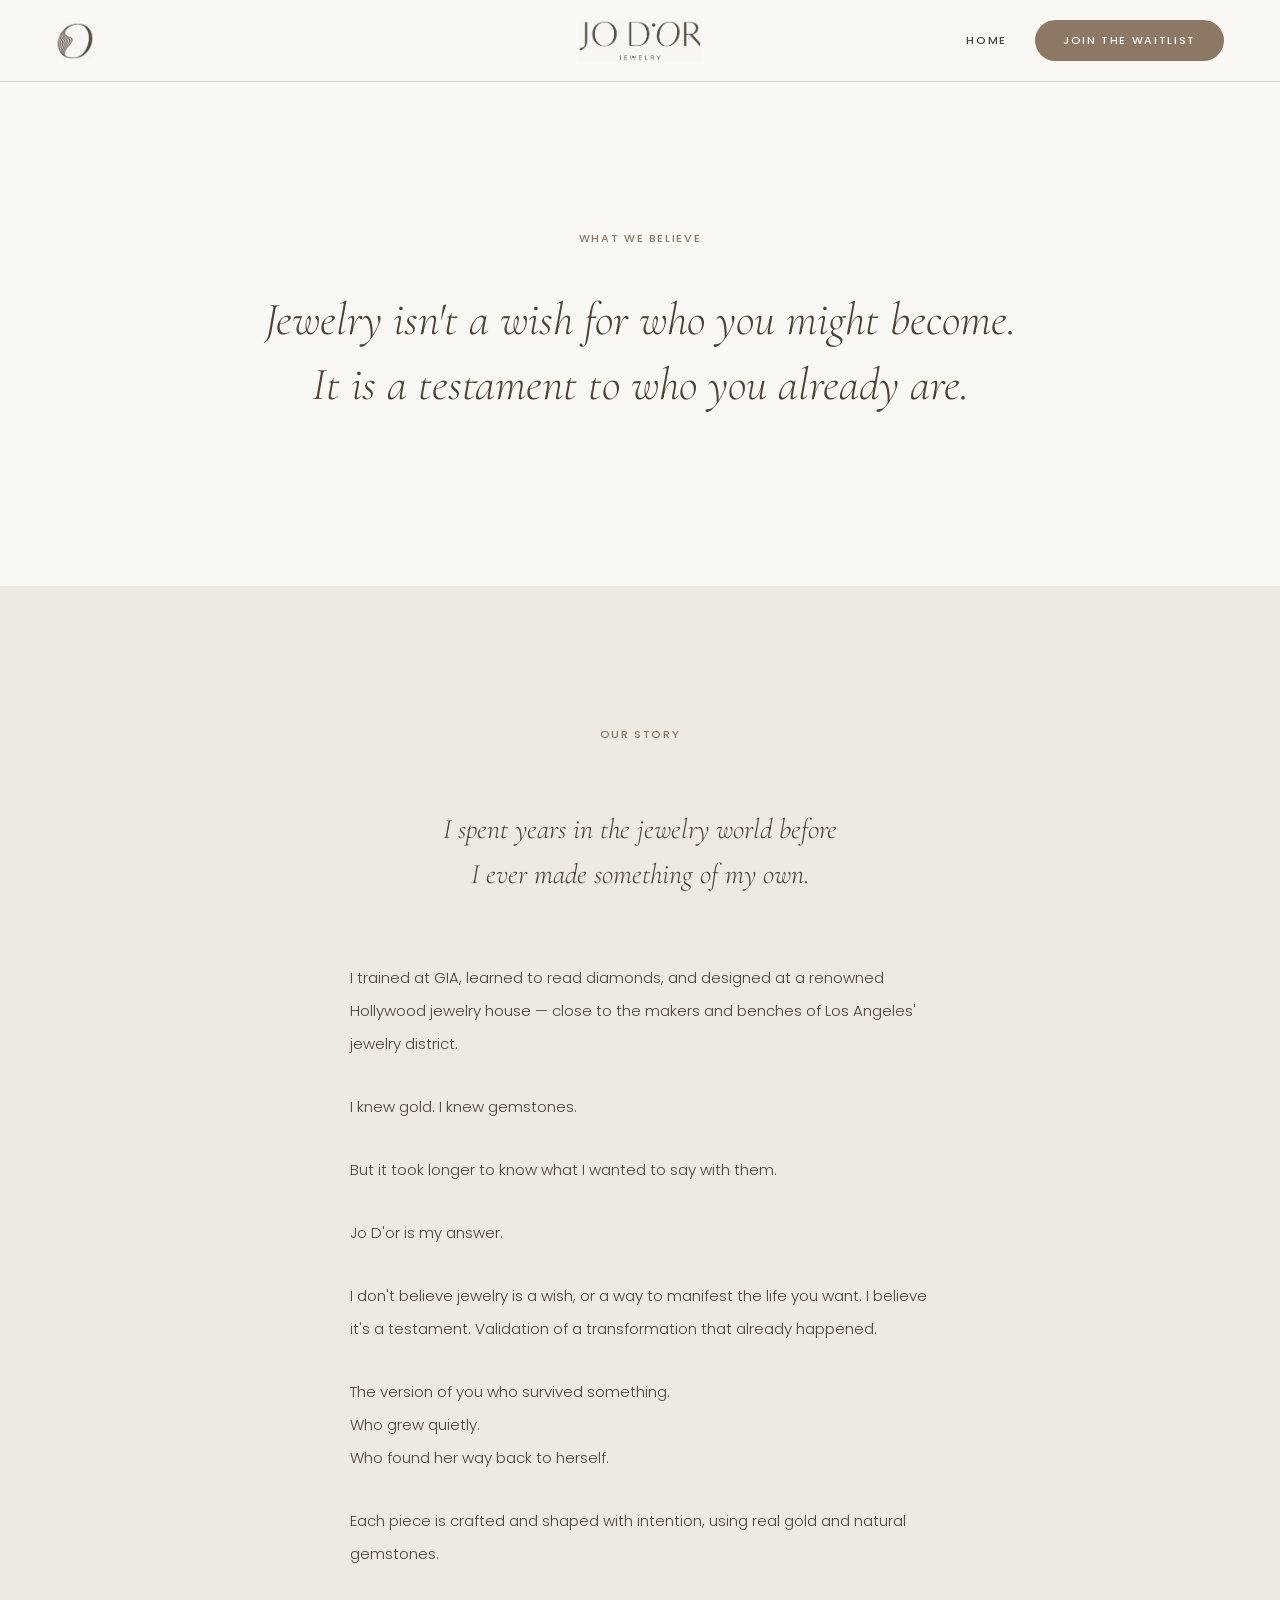
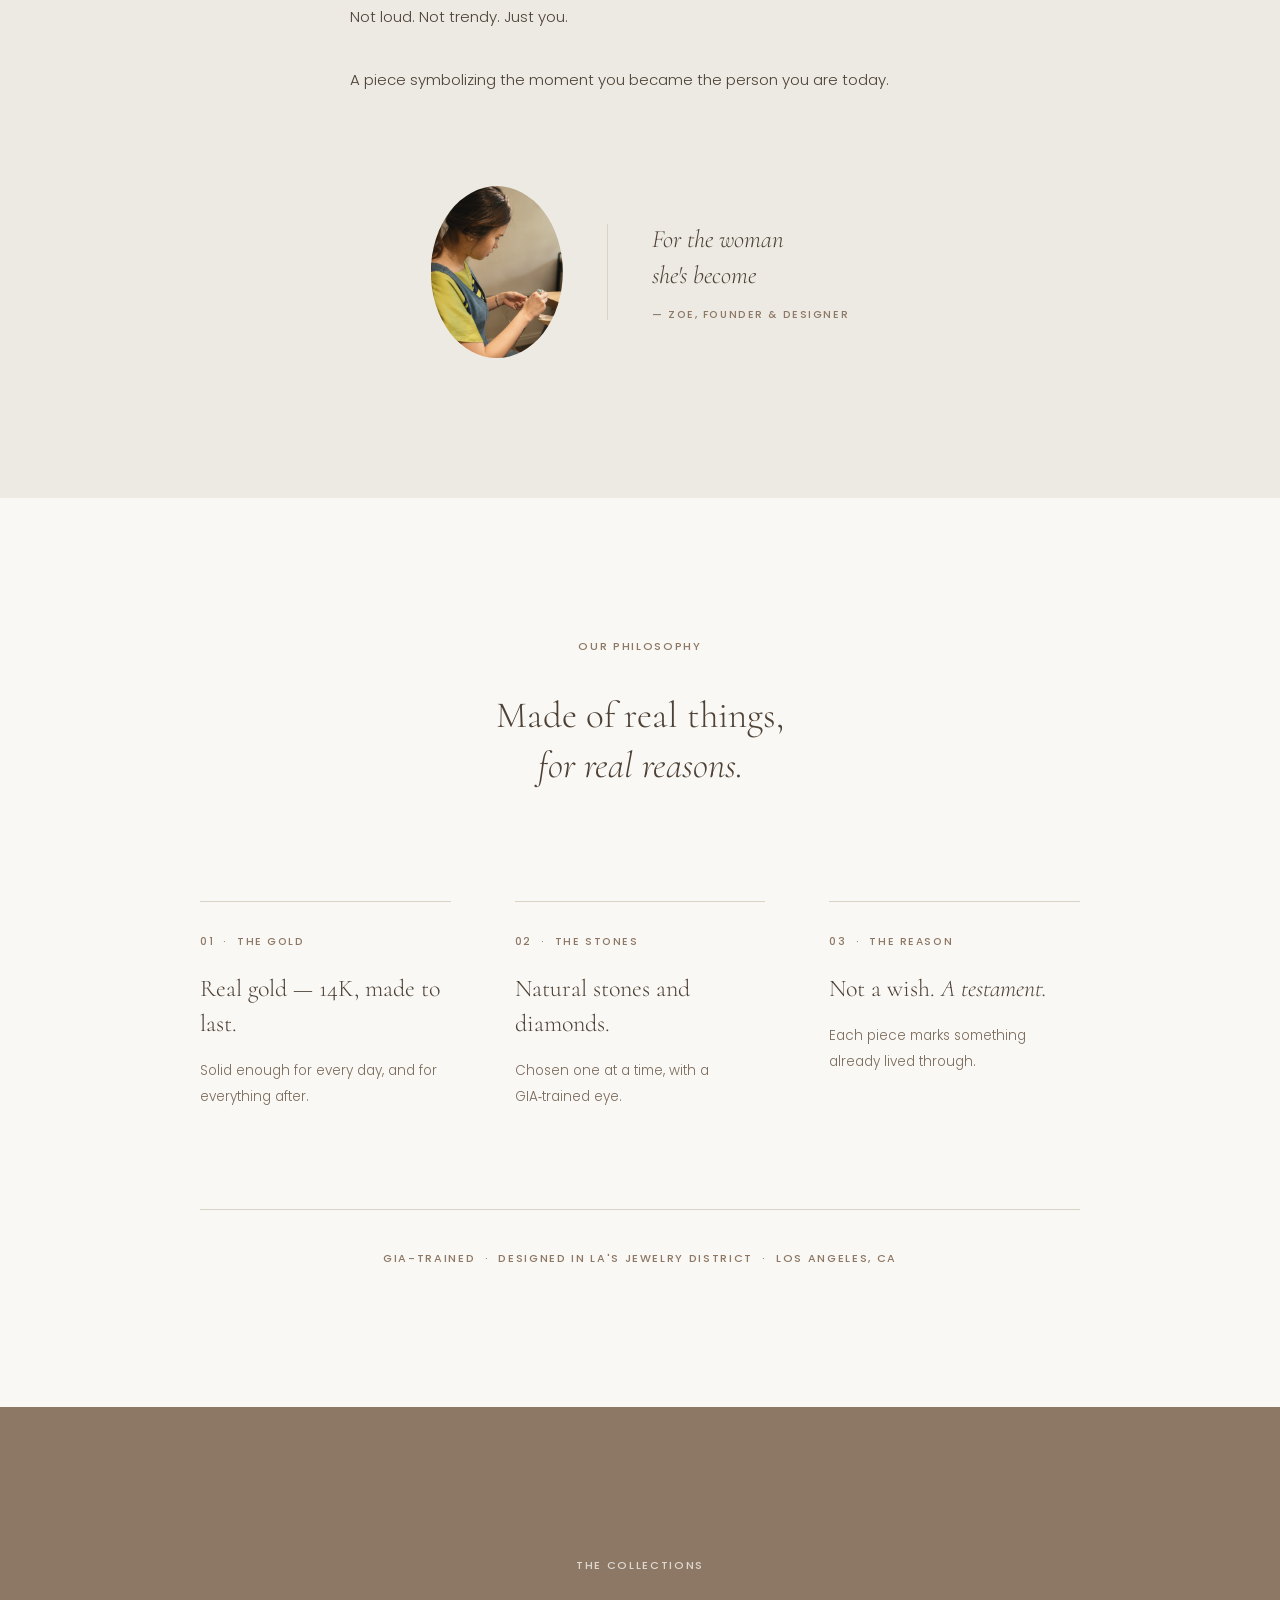
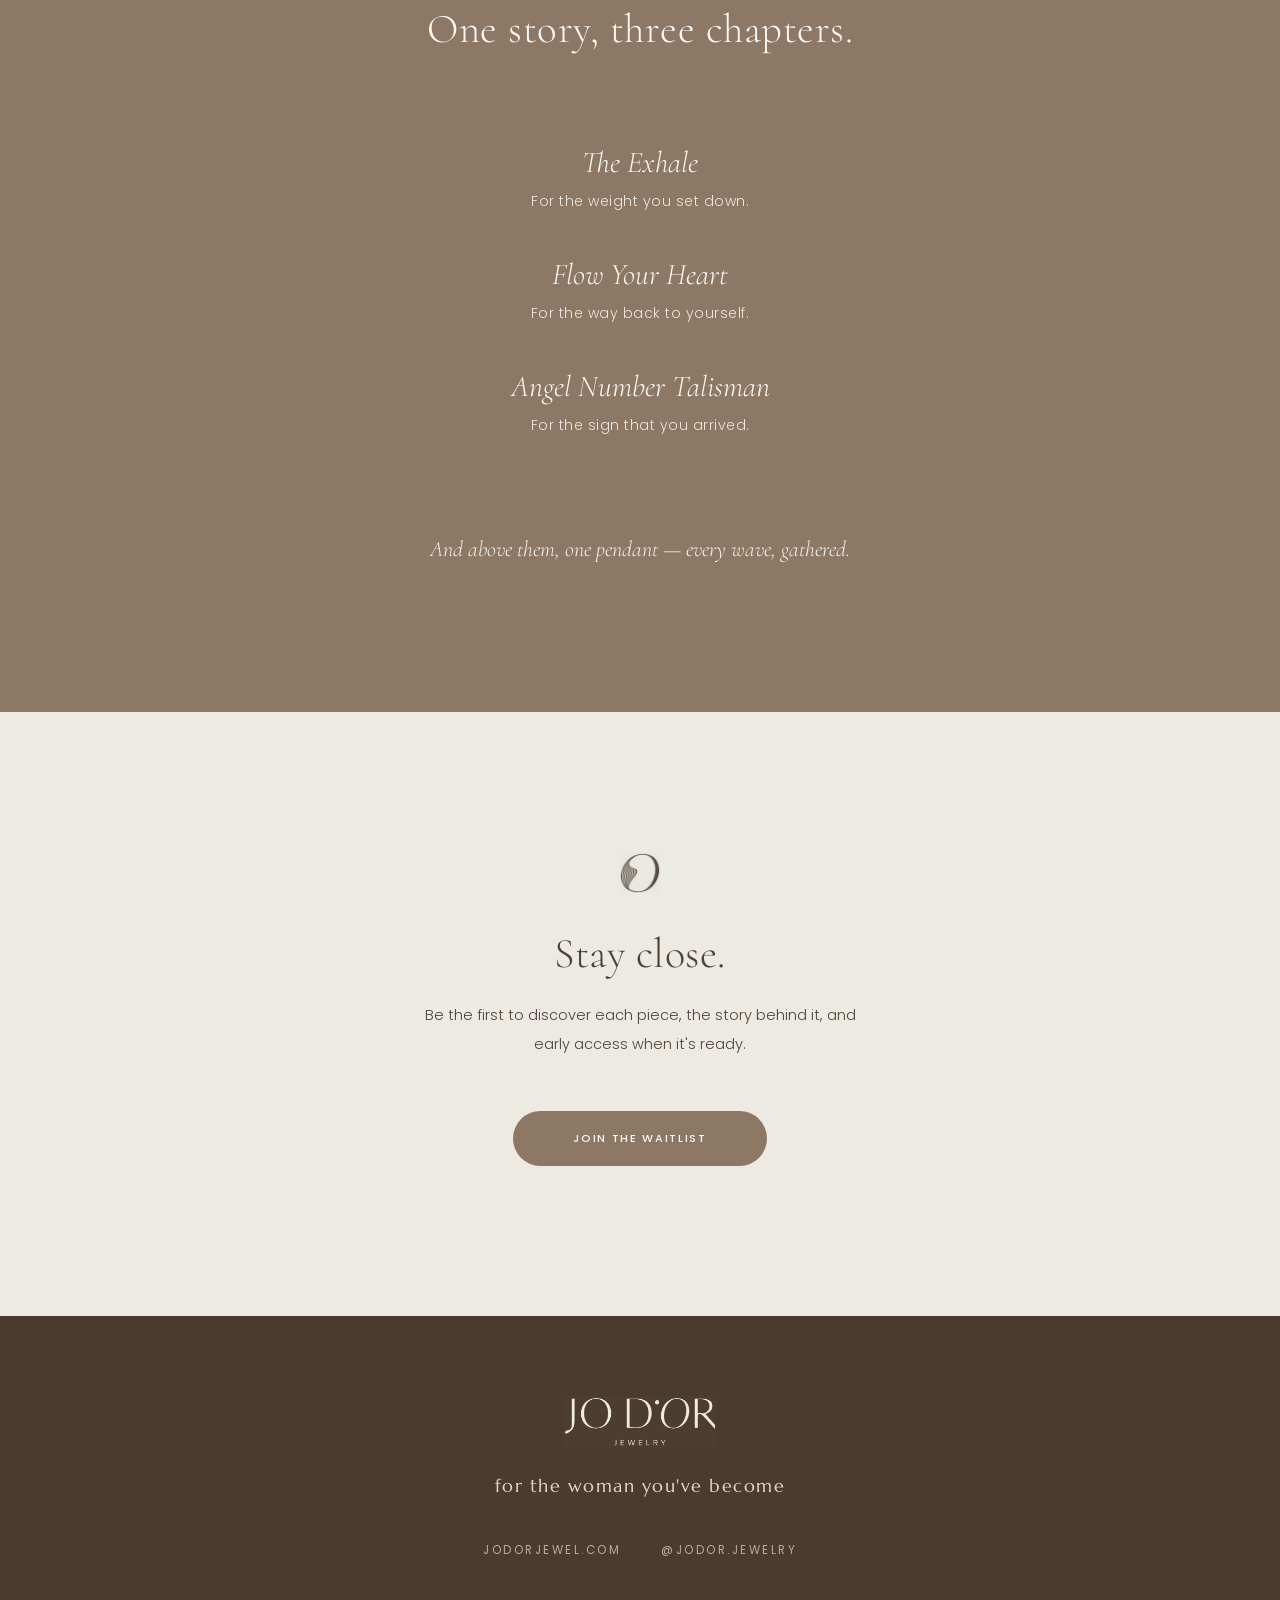
==== commit 1a433786: "Align About stay-close subline with homepage signup copy Co-Authored-By: Claude Fable 5 <noreply@ant" ====
--- a/about.html
+++ b/about.html
@@ -107,7 +107,7 @@
 <section class="stayclose">
   <img class="stayclose-mark" data-reveal src="img/logo-icon.png" alt="">
   <h2 class="stayclose-title" data-reveal data-reveal-delay="120">Stay close.</h2>
-  <p class="stayclose-sub" data-reveal data-reveal-delay="220">Join our circle for the story behind each piece, first-release access, and a founding-circle price when she's ready.</p>
+  <p class="stayclose-sub" data-reveal data-reveal-delay="220">Be the first to discover each piece, the story behind it, and early access when it's ready.</p>
   <a data-reveal data-reveal-delay="320" href="index.html#signup" class="btn-stayclose">Join the Waitlist</a>
 </section>
 
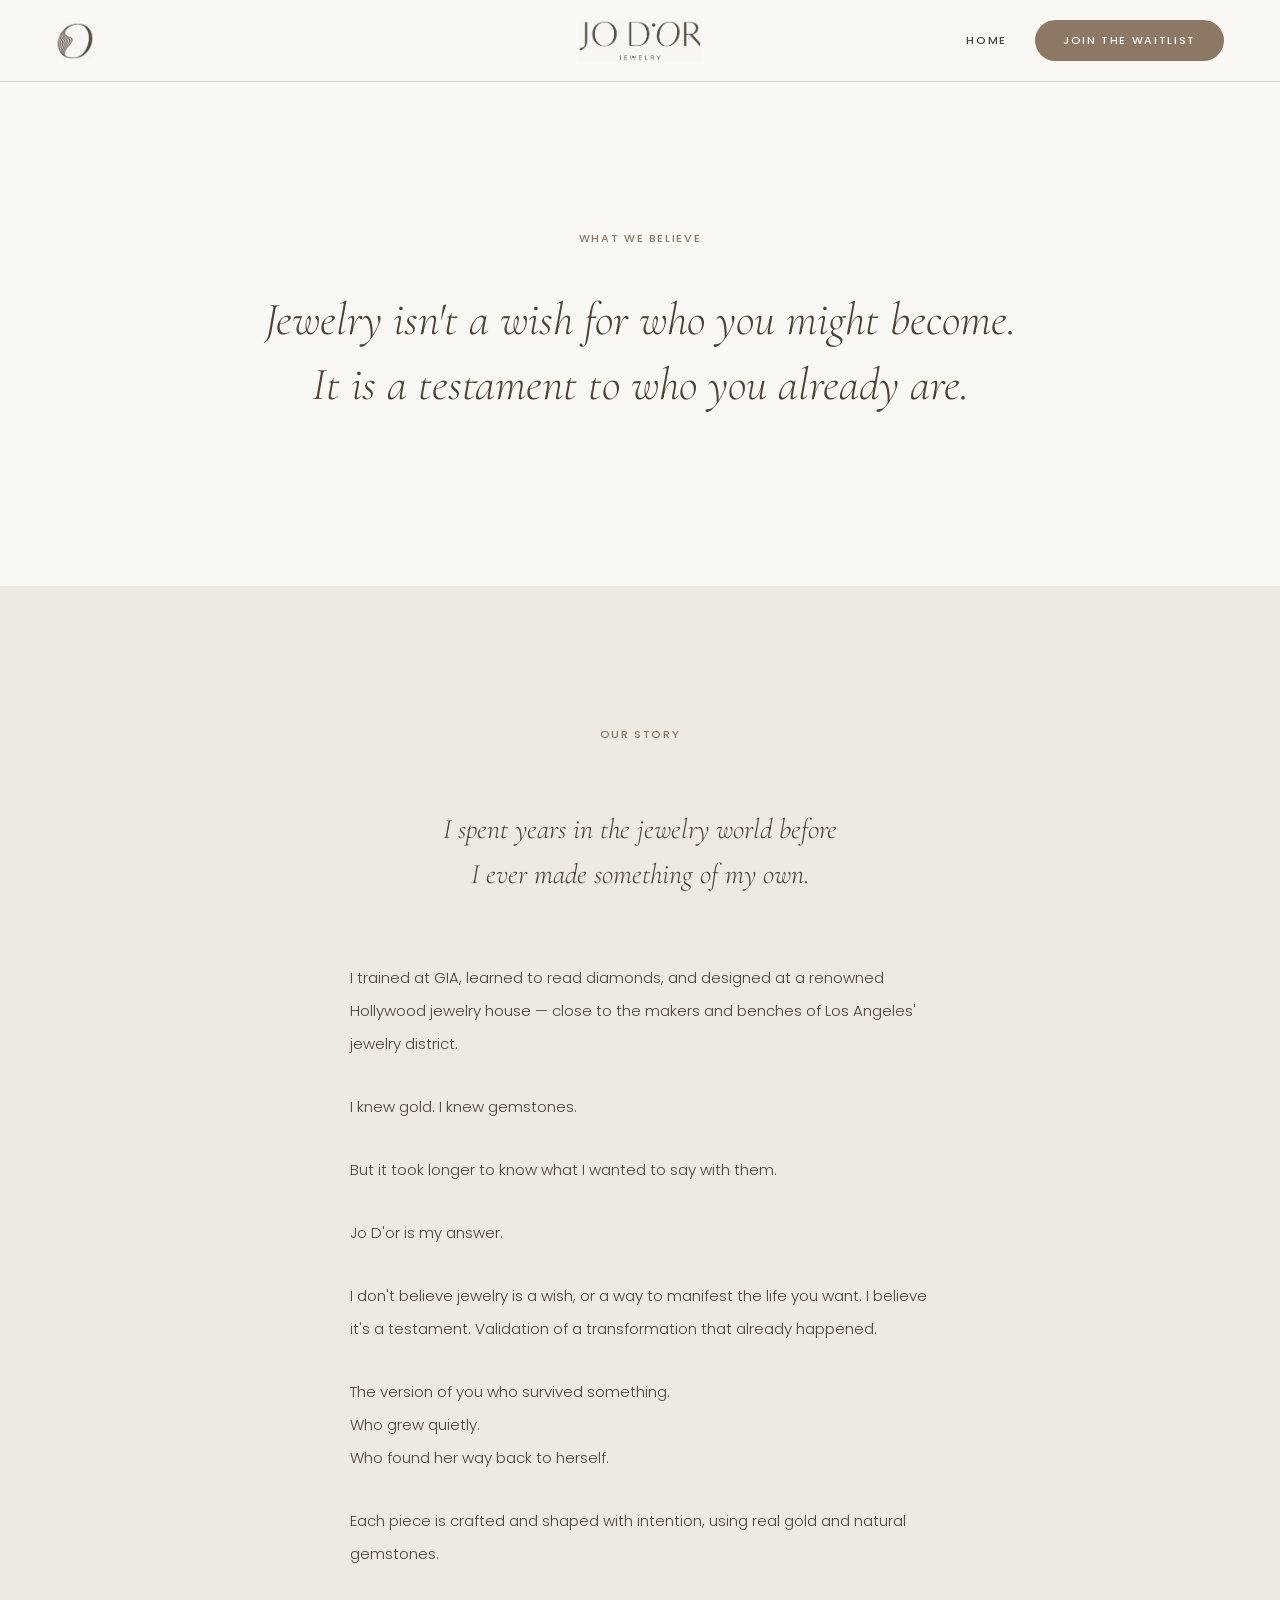
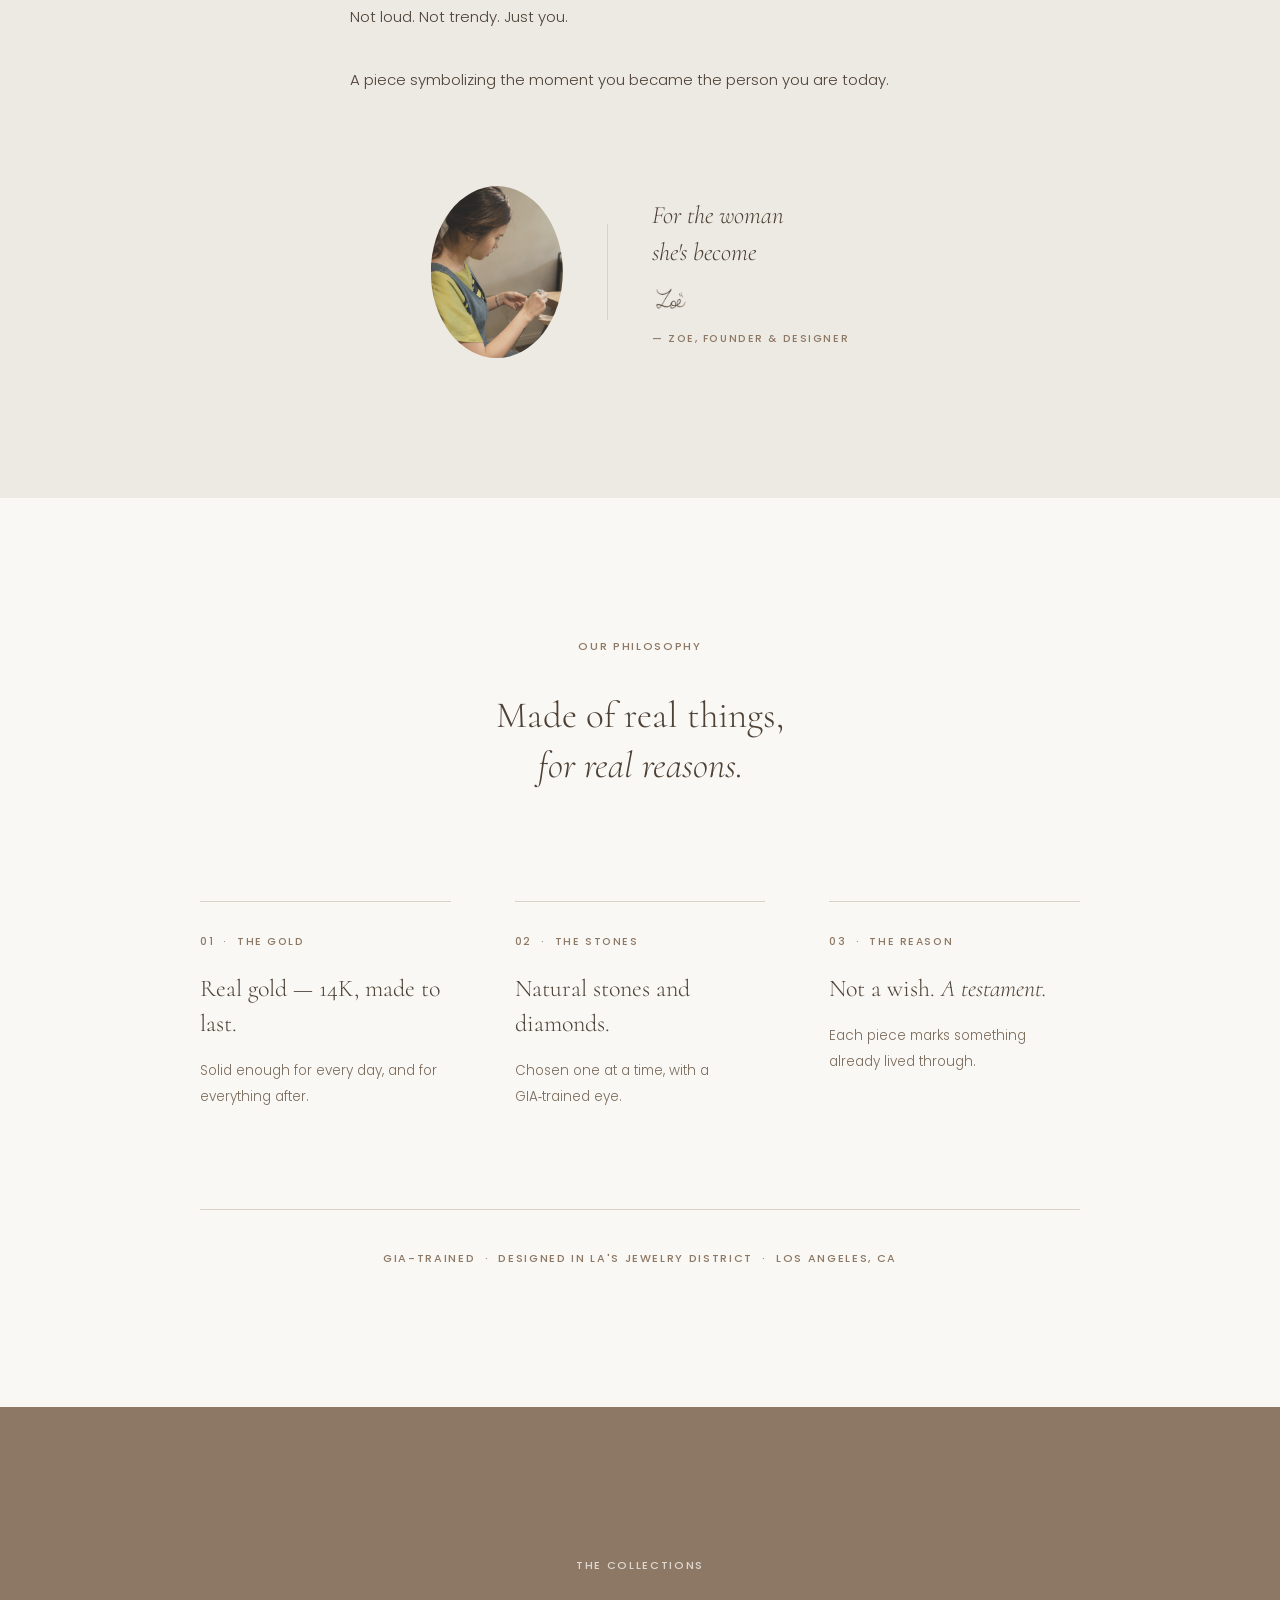
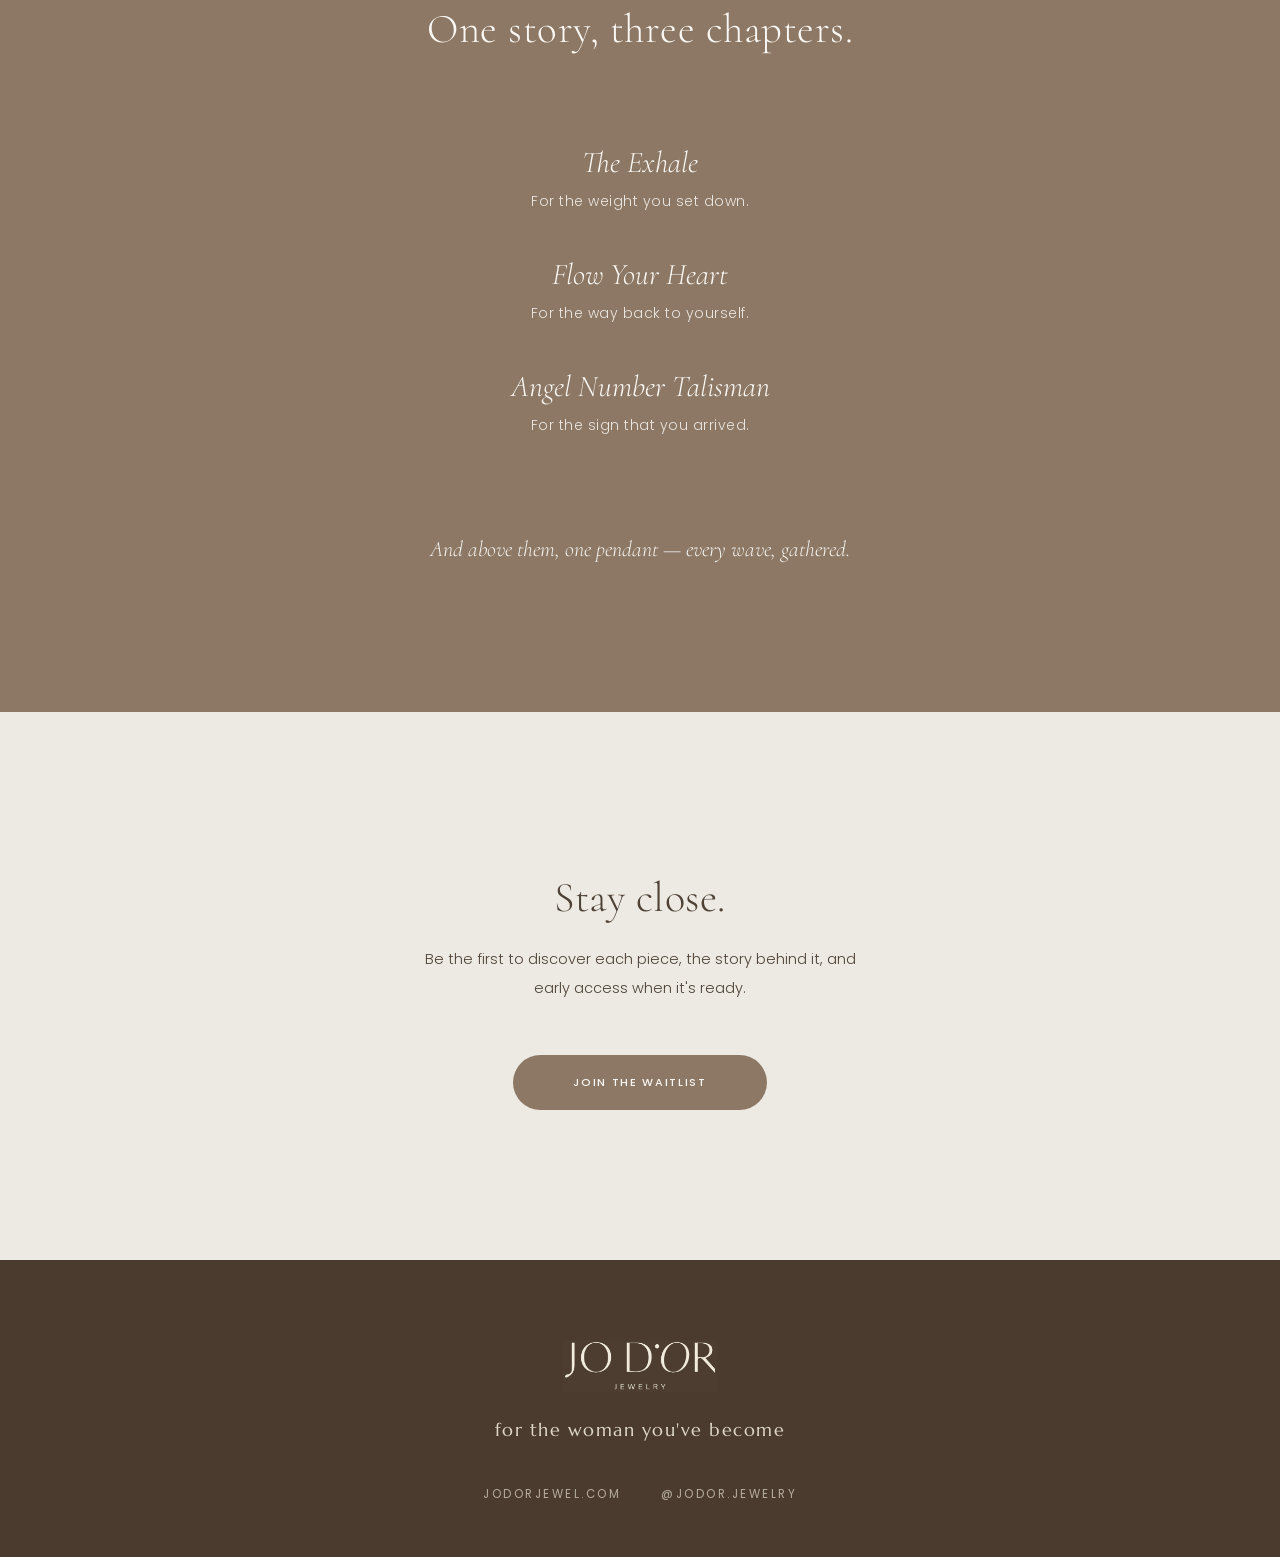
==== commit ed8f306c: "Quiet-luxury photo grade, handwritten signature, remove Stay close icons - Founder photo rebuilt fro" ====
--- a/about.html
+++ b/about.html
@@ -8,7 +8,7 @@
 <link rel="preconnect" href="https://fonts.googleapis.com">
 <link rel="preconnect" href="https://fonts.gstatic.com" crossorigin>
 <link href="https://fonts.googleapis.com/css2?family=Cormorant:ital,wght@0,300;0,400;1,300;1,400&family=Marcellus&family=Poppins:wght@300;400;500&display=swap" rel="stylesheet">
-<link rel="stylesheet" href="style.css?v=20260720b">
+<link rel="stylesheet" href="style.css?v=20260721">
 </head>
 <body class="about">
 
@@ -46,10 +46,11 @@
       <p data-reveal>A piece symbolizing the moment you became the person you are today.</p>
     </div>
     <div class="story-sig" data-reveal>
-      <img class="story-sig-photo" src="img/founder-zoe-bench.png?v=2" alt="Zoe, founder of Jo D'or, at her workbench">
+      <img class="story-sig-photo" src="img/founder-zoe-bench.png?v=3" alt="Zoe, founder of Jo D'or, at her workbench">
       <div class="story-sig-rule"></div>
       <div>
         <div class="story-sig-quote">For the woman<br>she's become</div>
+        <img class="story-sig-signature" src="img/zoe-signature.png" alt="Zoé — handwritten signature">
         <div class="story-sig-name">&mdash; ZOE, FOUNDER &amp; DESIGNER</div>
       </div>
     </div>
@@ -105,7 +106,6 @@
 
 <!-- ============ 5 · STAY CLOSE ============ -->
 <section class="stayclose">
-  <img class="stayclose-mark" data-reveal src="img/logo-icon.png" alt="">
   <h2 class="stayclose-title" data-reveal data-reveal-delay="120">Stay close.</h2>
   <p class="stayclose-sub" data-reveal data-reveal-delay="220">Be the first to discover each piece, the story behind it, and early access when it's ready.</p>
   <a data-reveal data-reveal-delay="320" href="index.html#signup" class="btn-stayclose">Join the Waitlist</a>
@@ -121,6 +121,6 @@
   </div>
 </footer>
 
-<script src="site.js?v=20260720b"></script>
+<script src="site.js?v=20260721"></script>
 </body>
 </html>
--- a/style.css
+++ b/style.css
@@ -240,8 +240,7 @@
 .box-sub{font-family:'Marcellus', serif;font-size:18px;letter-spacing:1px;color:rgba(240,232,216,0.7);}
 
 /* ---------- Signup ---------- */
-.signup{padding:130px 48px 140px;background:var(--shell);text-align:center;}
-.signup-mark{width:44px;margin:0 auto 28px;}
+.signup{padding:150px 48px 140px;background:var(--shell);text-align:center;}
 .signup-title{
   font-family:'Marcellus', serif;font-weight:400;
   font-size:clamp(32px, 3.2vw, 46px);letter-spacing:0.5px;
@@ -342,9 +341,10 @@
   font-family:'Ivy Mode', 'Cormorant', serif;font-weight:300;font-style:italic;
   font-size:25px;line-height:1.45;color:var(--earth);
 }
+.story-sig-signature{height:31px;width:auto;display:block;margin:18px 0 0;}
 .story-sig-name{
   font-family:'Poppins', sans-serif;font-weight:500;font-size:10.5px;
-  letter-spacing:0.15em;color:var(--leather);margin-top:14px;
+  letter-spacing:0.15em;color:var(--leather);margin-top:12px;
 }
 
 /* 3 · Philosophy */
@@ -393,8 +393,7 @@
 }
 
 /* 5 · Stay close */
-.stayclose{padding:140px 48px 150px;background:var(--stone);text-align:center;}
-.stayclose-mark{width:42px;margin:0 auto 34px;}
+.stayclose{padding:160px 48px 150px;background:var(--stone);text-align:center;}
 .stayclose-title{
   font-family:'Ivy Mode', 'Cormorant', serif;font-weight:300;
   font-size:clamp(32px, 3.3vw, 48px);letter-spacing:0.5px;color:var(--earth);margin:0 0 22px;
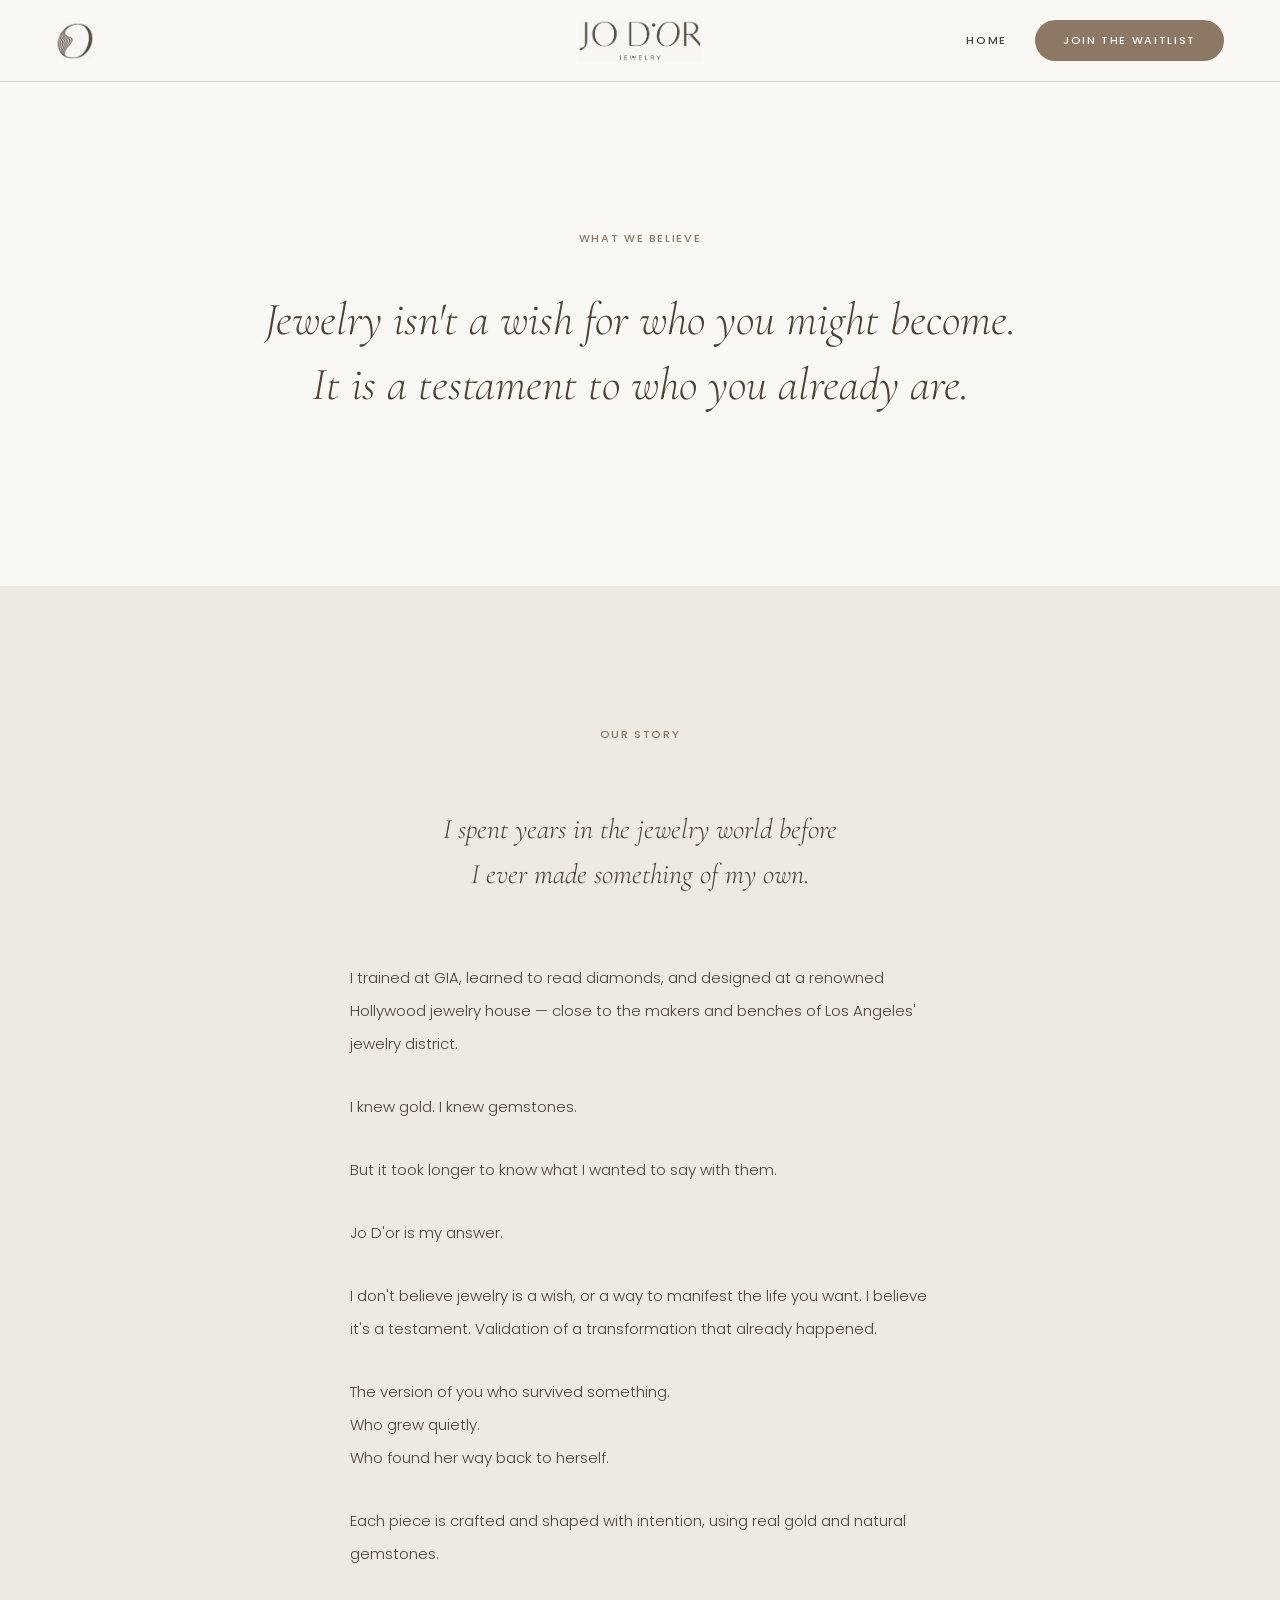
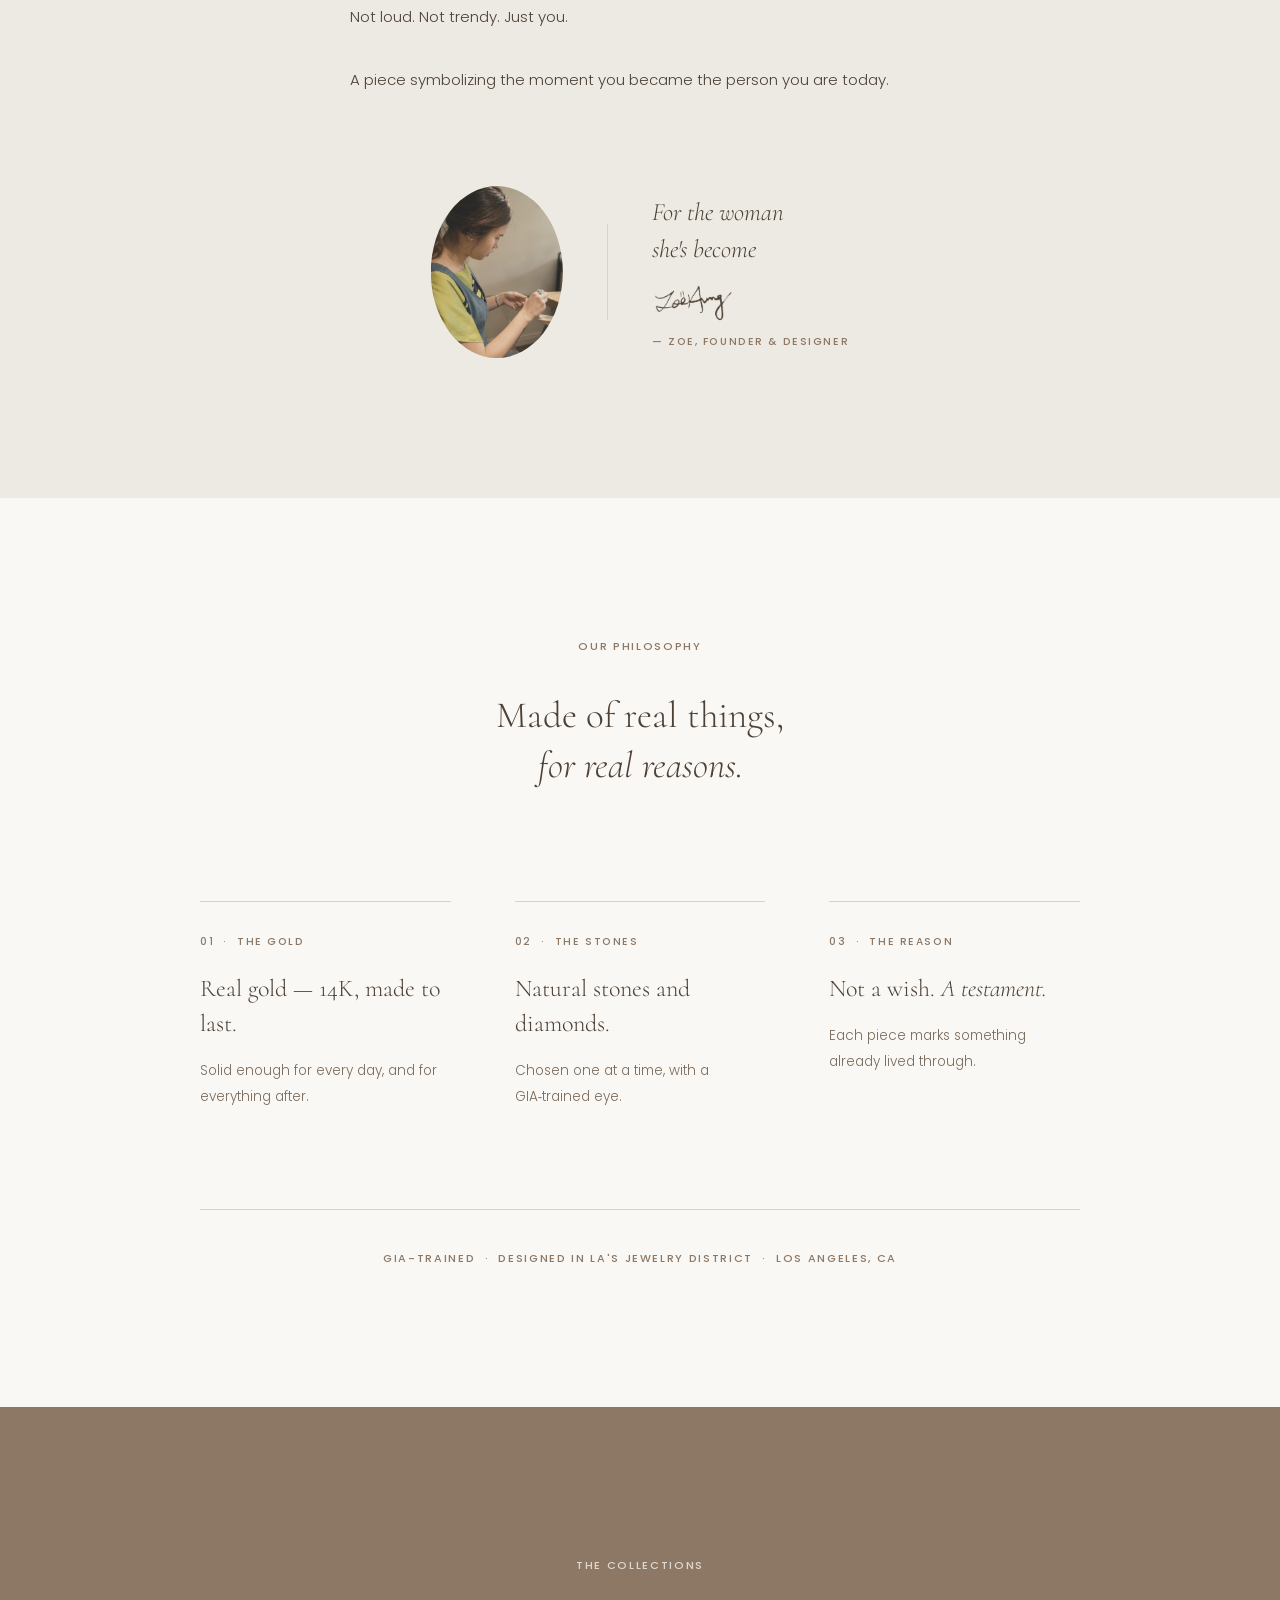
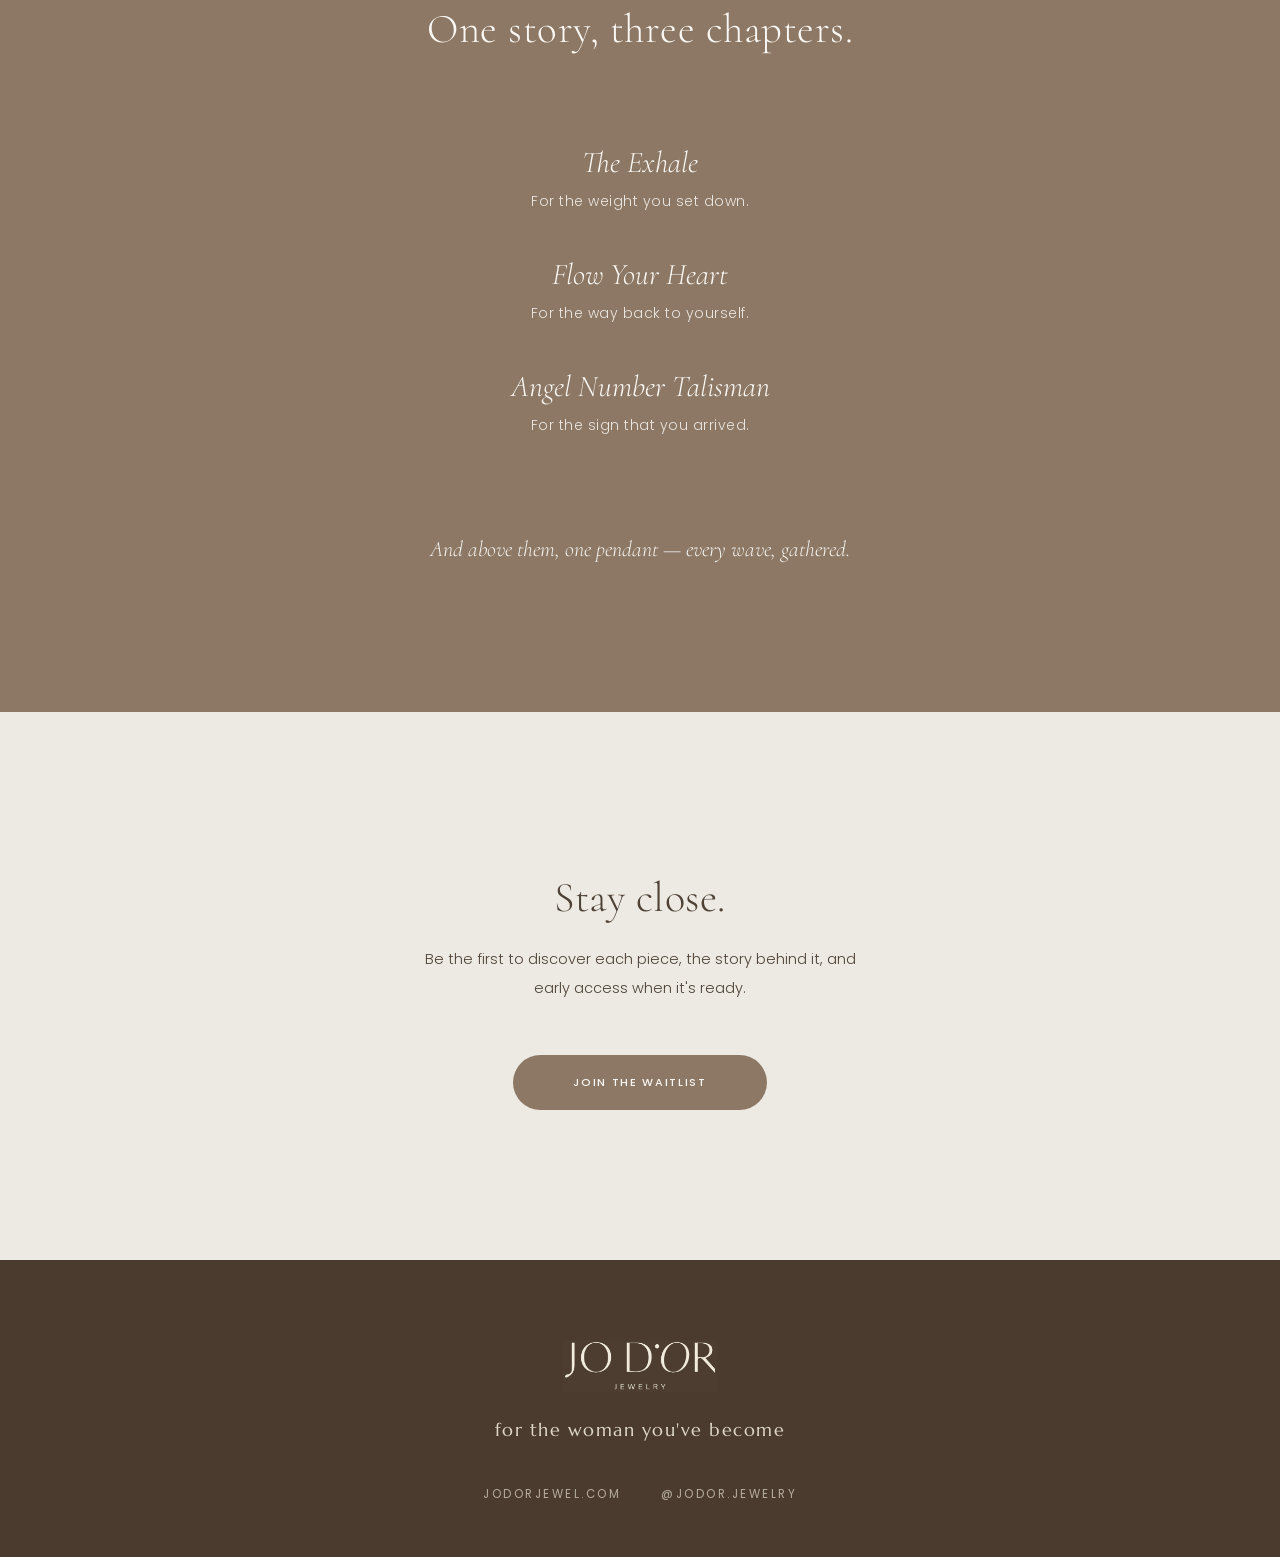
==== commit d2227037: "Replace signature with full Zoé Aung version Same extraction pipeline (ink-only alpha, Earth recolor" ====
--- a/about.html
+++ b/about.html
@@ -8,7 +8,7 @@
 <link rel="preconnect" href="https://fonts.googleapis.com">
 <link rel="preconnect" href="https://fonts.gstatic.com" crossorigin>
 <link href="https://fonts.googleapis.com/css2?family=Cormorant:ital,wght@0,300;0,400;1,300;1,400&family=Marcellus&family=Poppins:wght@300;400;500&display=swap" rel="stylesheet">
-<link rel="stylesheet" href="style.css?v=20260721">
+<link rel="stylesheet" href="style.css?v=20260721b">
 </head>
 <body class="about">
 
@@ -50,7 +50,7 @@
       <div class="story-sig-rule"></div>
       <div>
         <div class="story-sig-quote">For the woman<br>she's become</div>
-        <img class="story-sig-signature" src="img/zoe-signature.png" alt="Zoé — handwritten signature">
+        <img class="story-sig-signature" src="img/zoe-signature.png?v=2" alt="Zoé Aung — handwritten signature">
         <div class="story-sig-name">&mdash; ZOE, FOUNDER &amp; DESIGNER</div>
       </div>
     </div>
@@ -121,6 +121,6 @@
   </div>
 </footer>
 
-<script src="site.js?v=20260721"></script>
+<script src="site.js?v=20260721b"></script>
 </body>
 </html>
--- a/style.css
+++ b/style.css
@@ -341,7 +341,7 @@
   font-family:'Ivy Mode', 'Cormorant', serif;font-weight:300;font-style:italic;
   font-size:25px;line-height:1.45;color:var(--earth);
 }
-.story-sig-signature{height:31px;width:auto;display:block;margin:18px 0 0;}
+.story-sig-signature{height:37px;width:auto;display:block;margin:18px 0 0;}
 .story-sig-name{
   font-family:'Poppins', sans-serif;font-weight:500;font-size:10.5px;
   letter-spacing:0.15em;color:var(--leather);margin-top:12px;
@@ -444,6 +444,7 @@
   .story-sig-rule{display:none;}
   .story-sig-quote{text-align:center;}
   .story-sig > div:last-child{text-align:center;}
+  .story-sig-signature{margin:18px auto 0;}
   .footer{padding:64px 24px 48px;}
   .foot-links{gap:20px;flex-wrap:wrap;}
 }
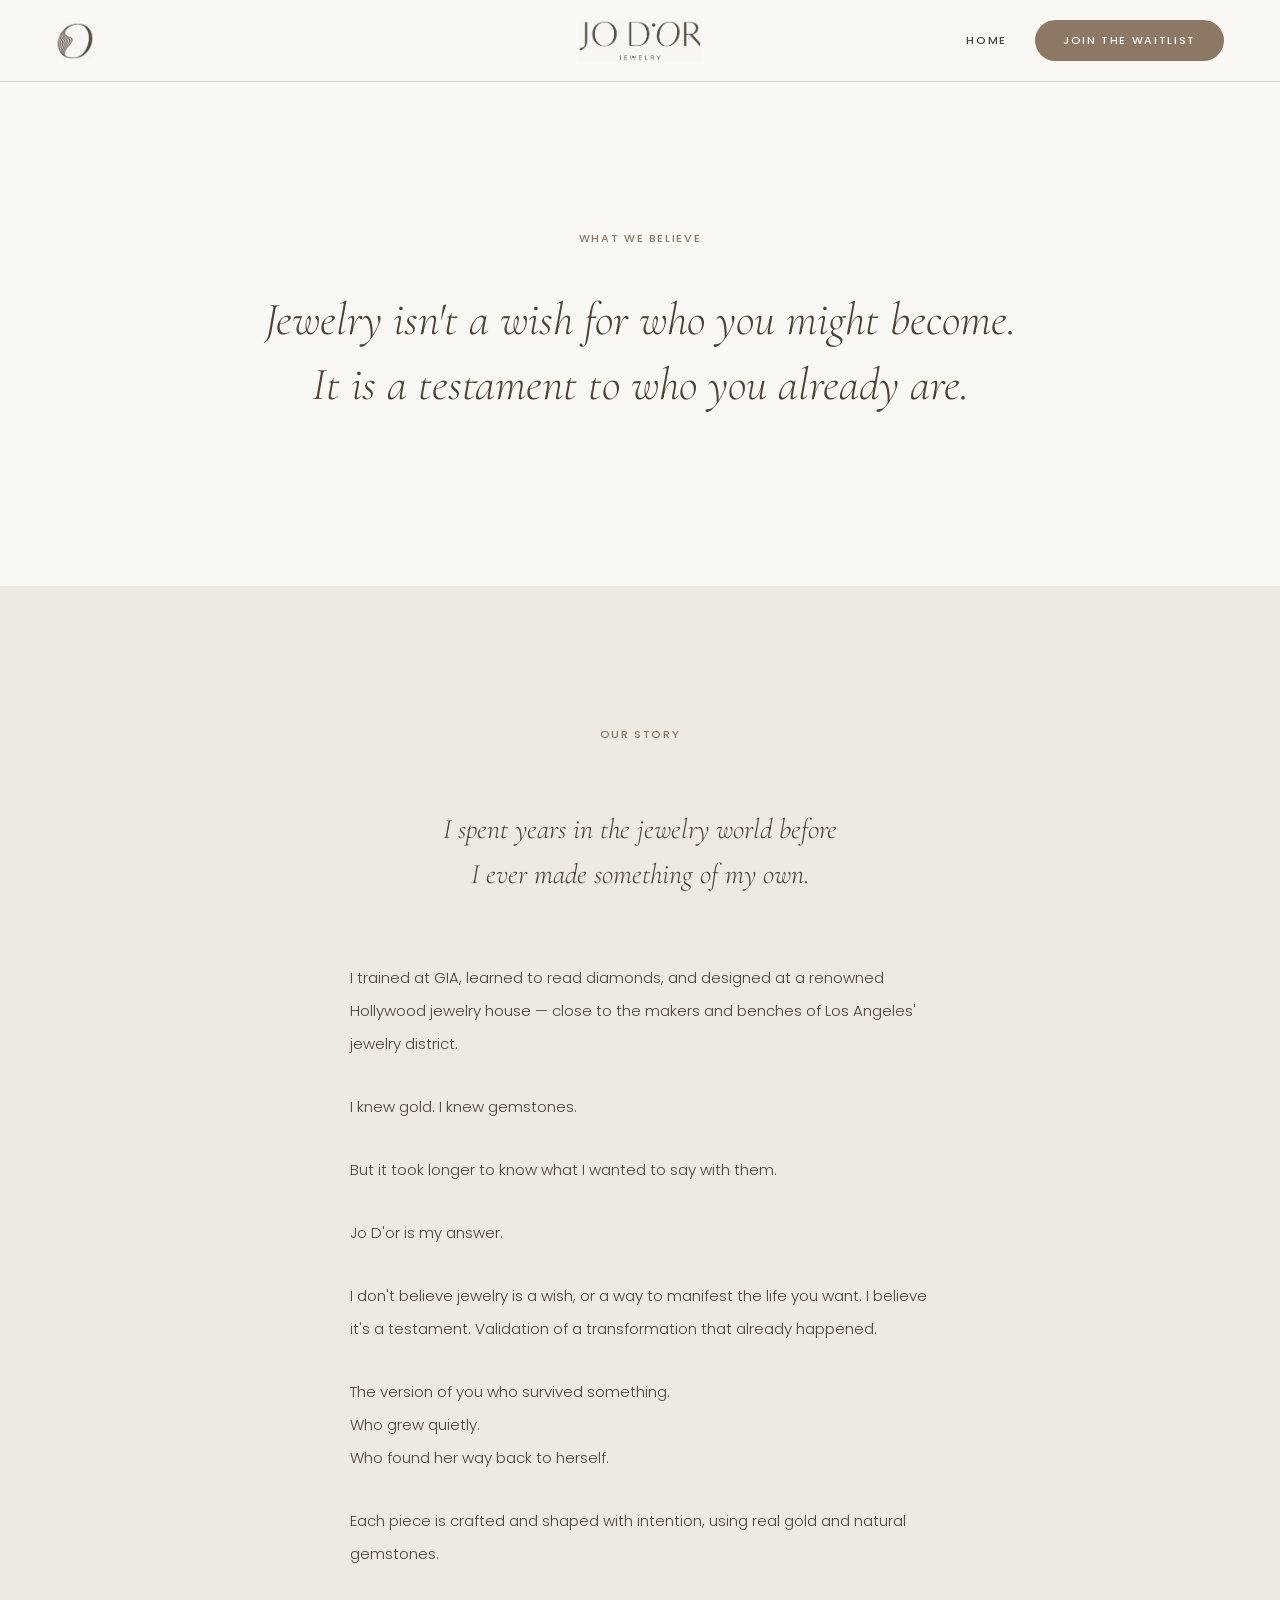
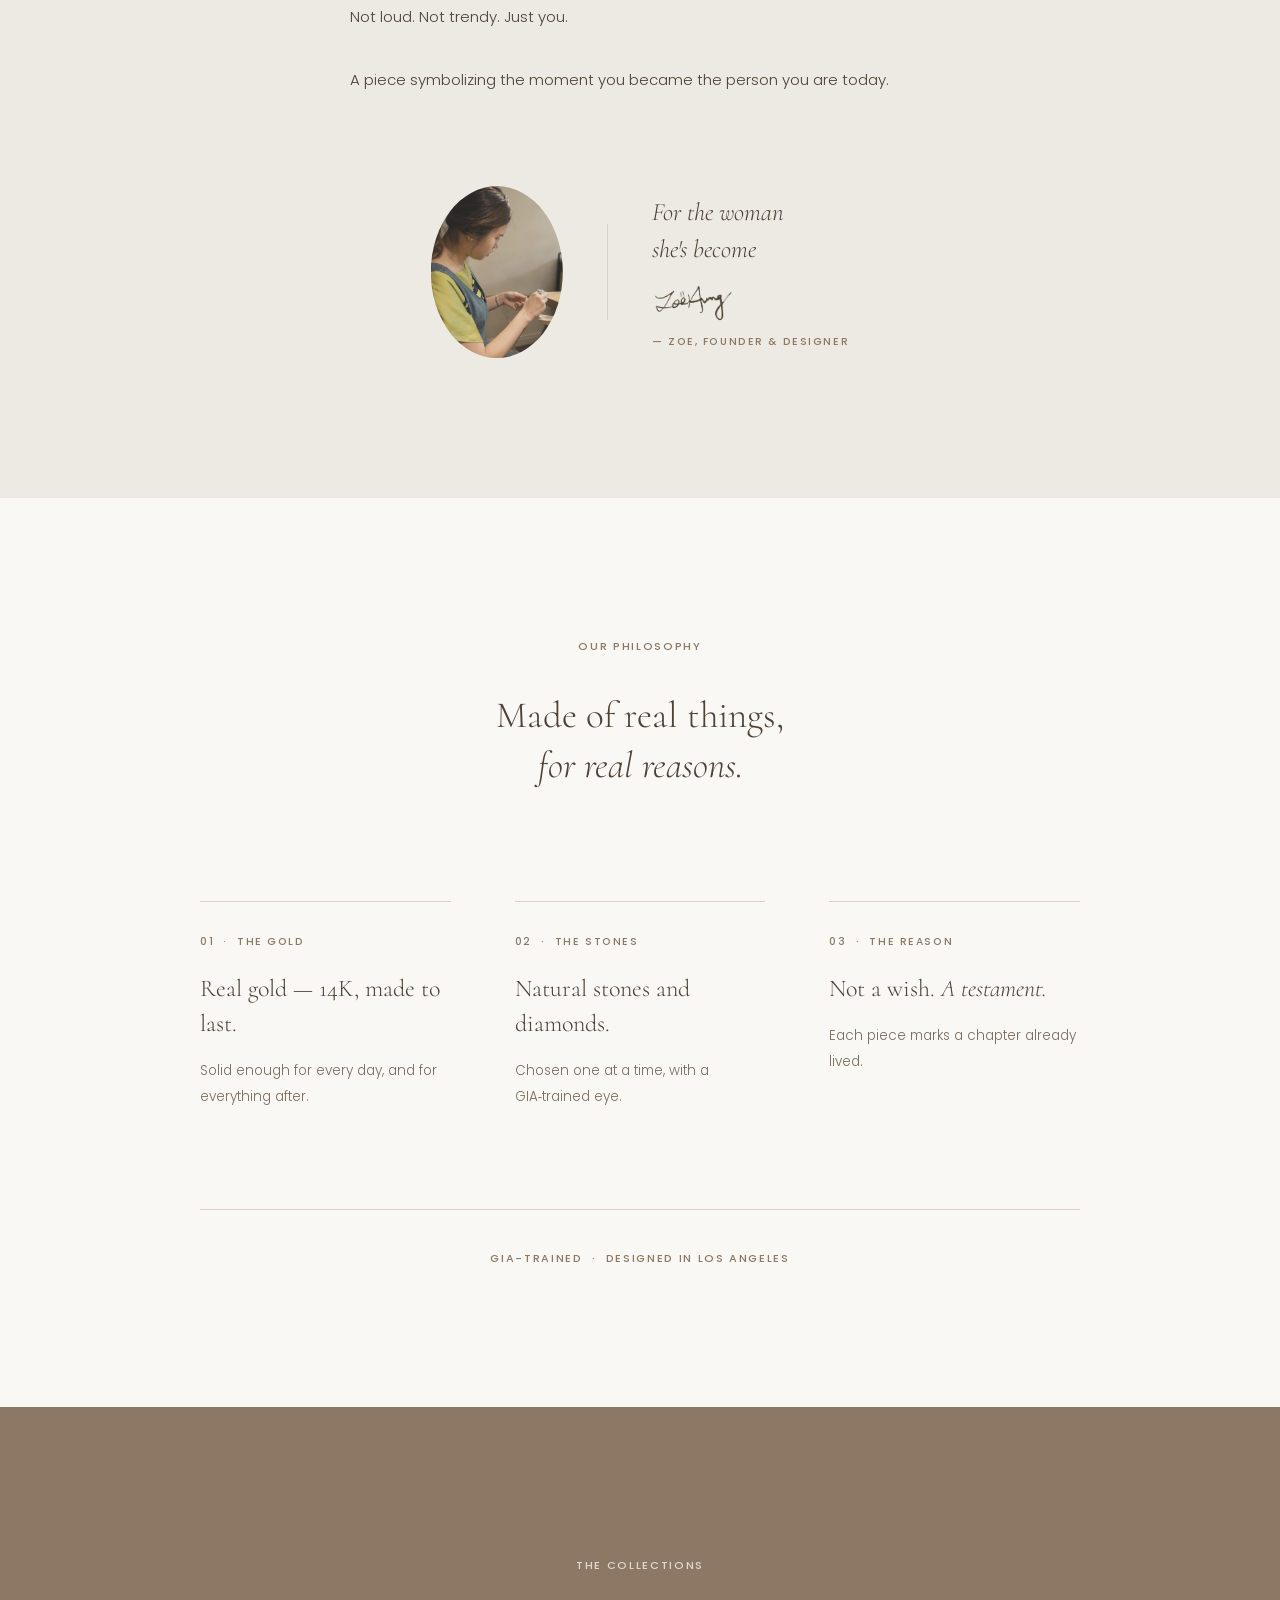
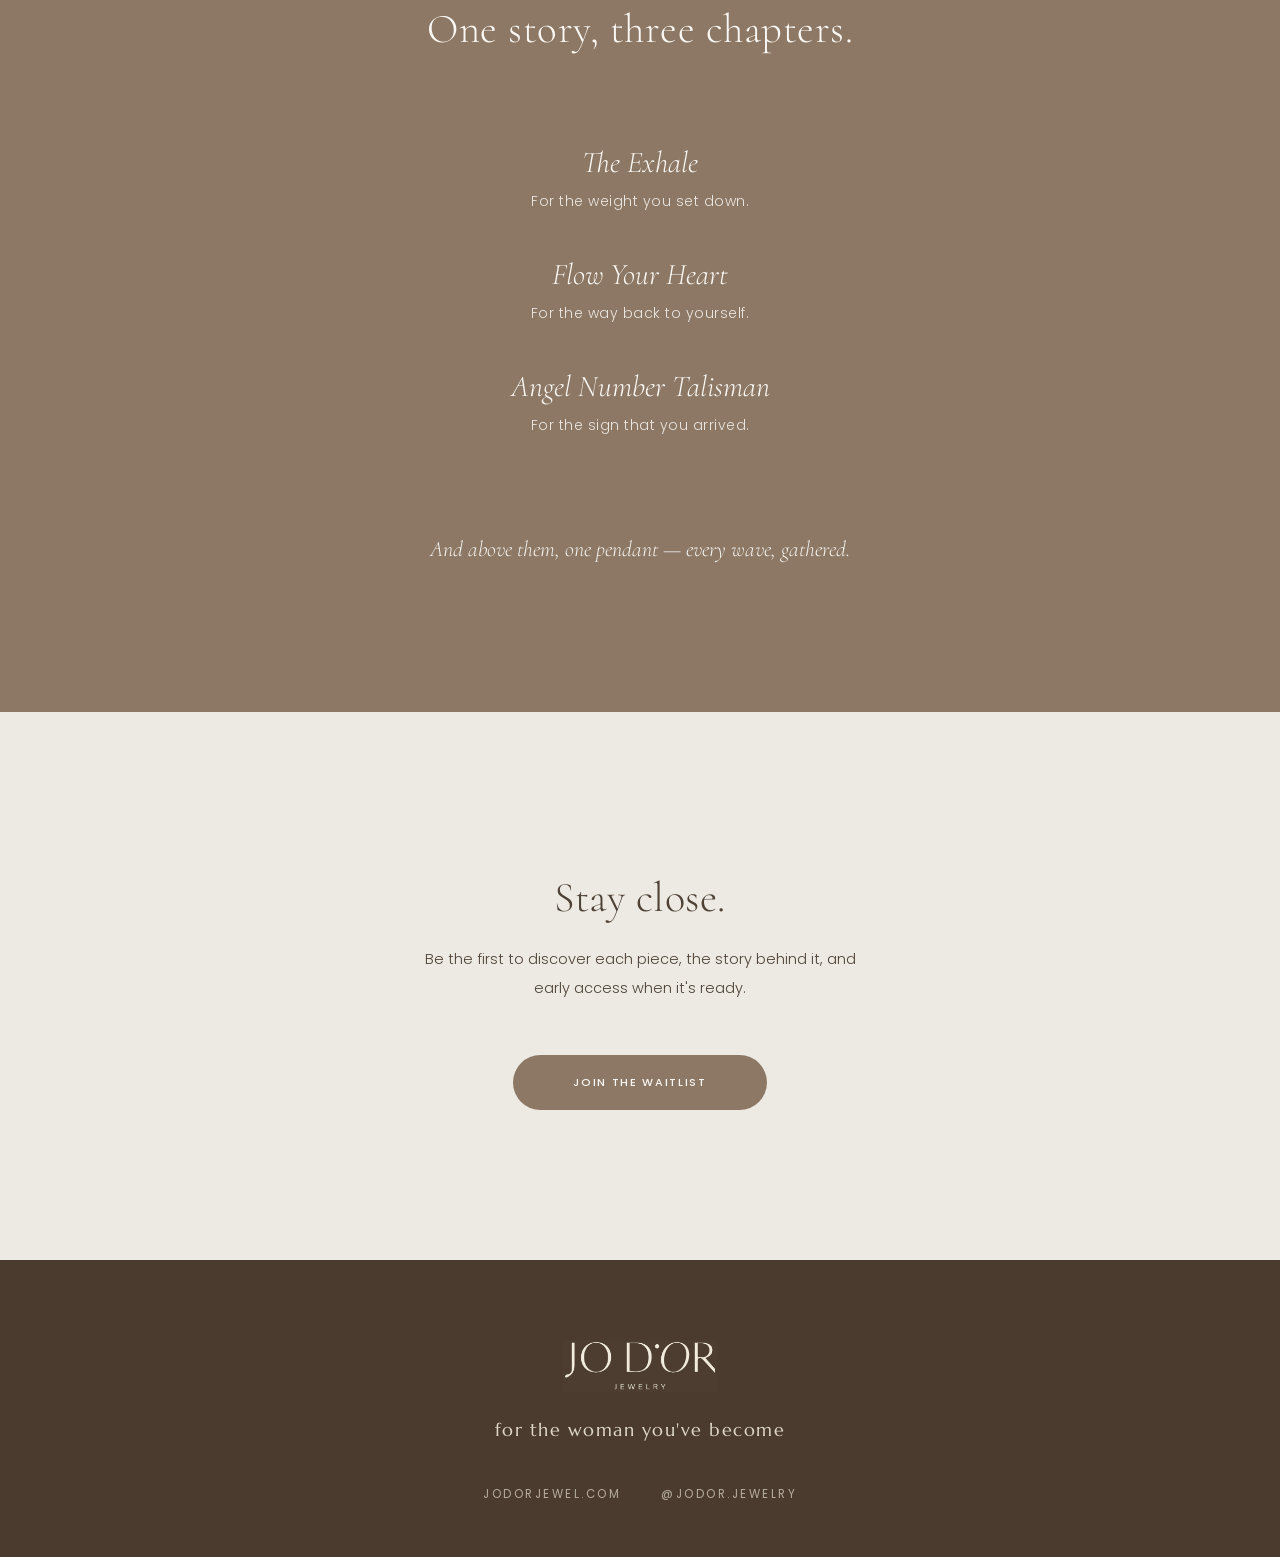
==== commit eb109301: "About copy: pillar 03 body and credential strip refinements Locked in CLAUDE.md: "Each piece marks a" ====
--- a/about.html
+++ b/about.html
@@ -76,10 +76,10 @@
       <div class="pillar" data-reveal data-reveal-delay="300">
         <div class="pillar-label">03 &nbsp;&middot;&nbsp; THE REASON</div>
         <p class="pillar-title">Not a wish. <em>A testament.</em></p>
-        <p class="pillar-desc">Each piece marks something already lived through.</p>
+        <p class="pillar-desc">Each piece marks a chapter already lived.</p>
       </div>
     </div>
-    <div class="credentials" data-reveal>GIA-TRAINED &nbsp;&middot;&nbsp; DESIGNED IN LA'S JEWELRY DISTRICT &nbsp;&middot;&nbsp; LOS ANGELES, CA</div>
+    <div class="credentials" data-reveal>GIA-TRAINED &nbsp;&middot;&nbsp; DESIGNED IN LOS ANGELES</div>
   </div>
 </section>
 
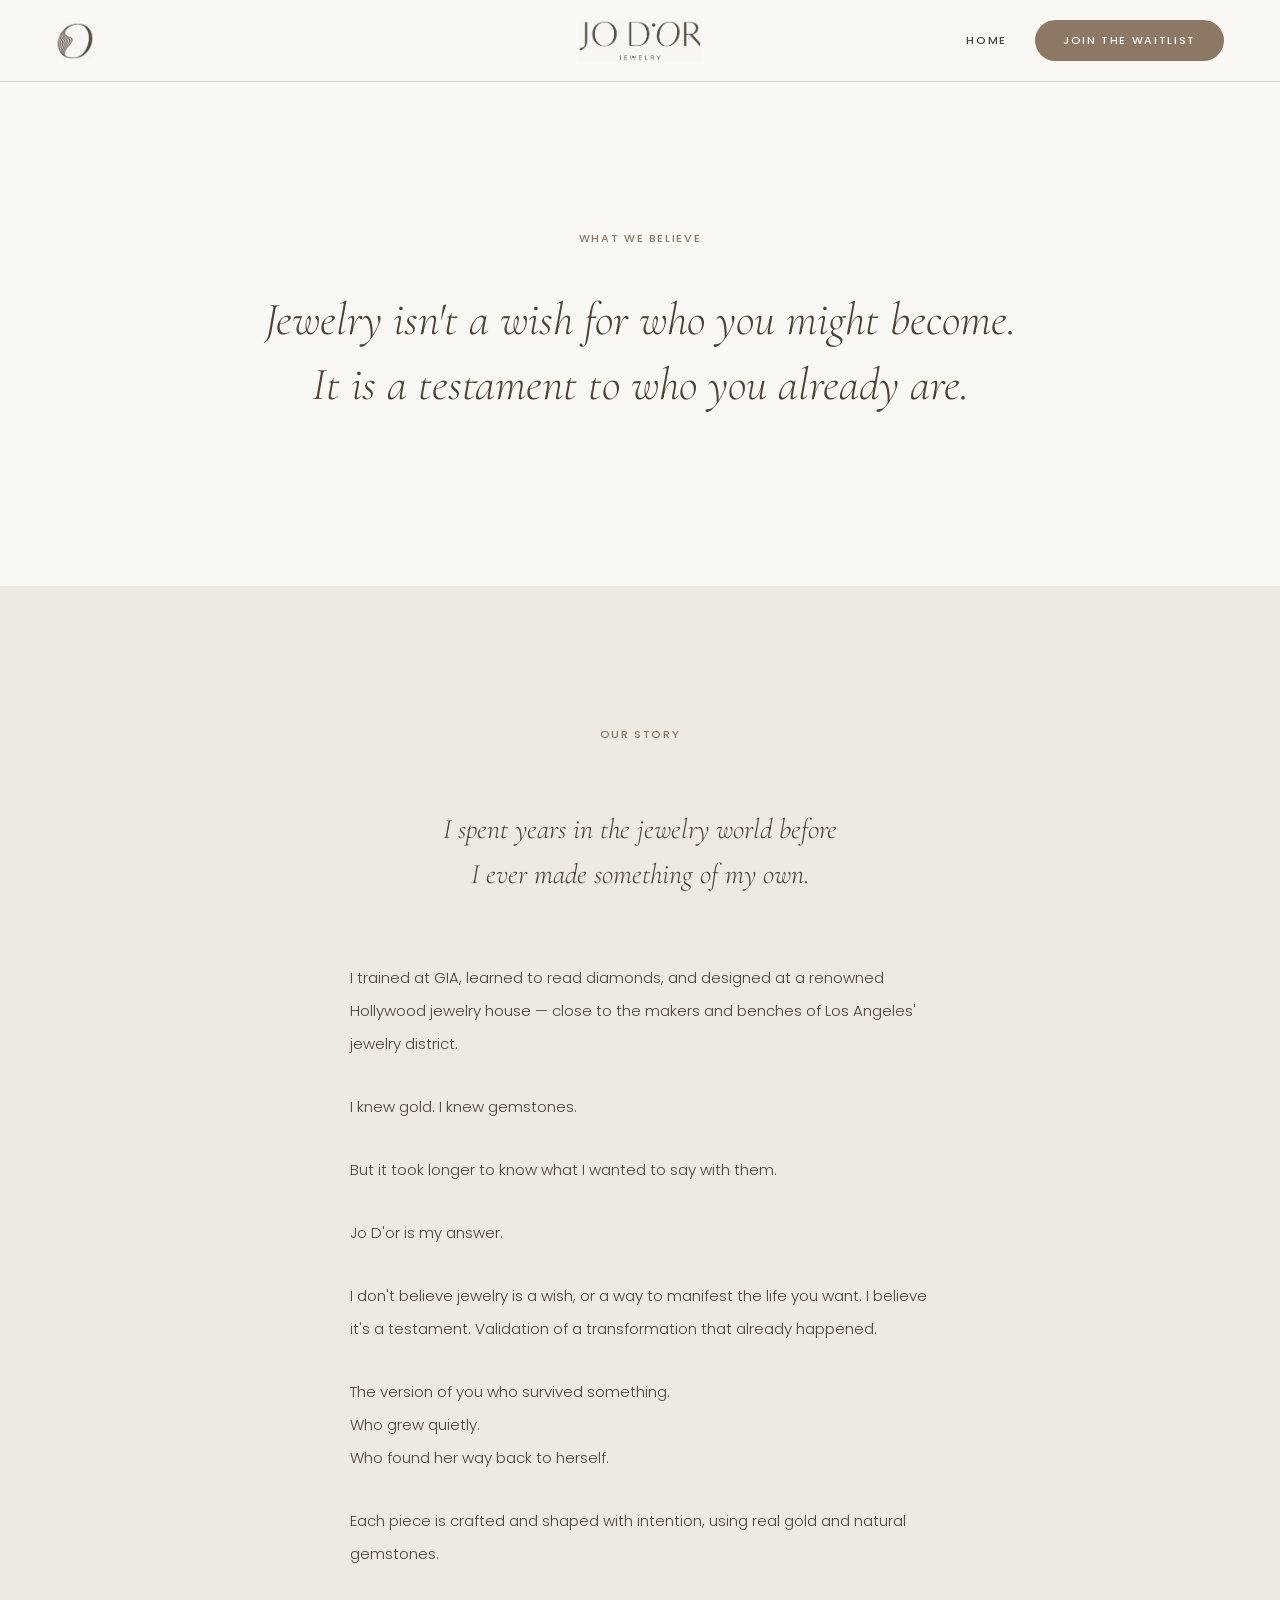
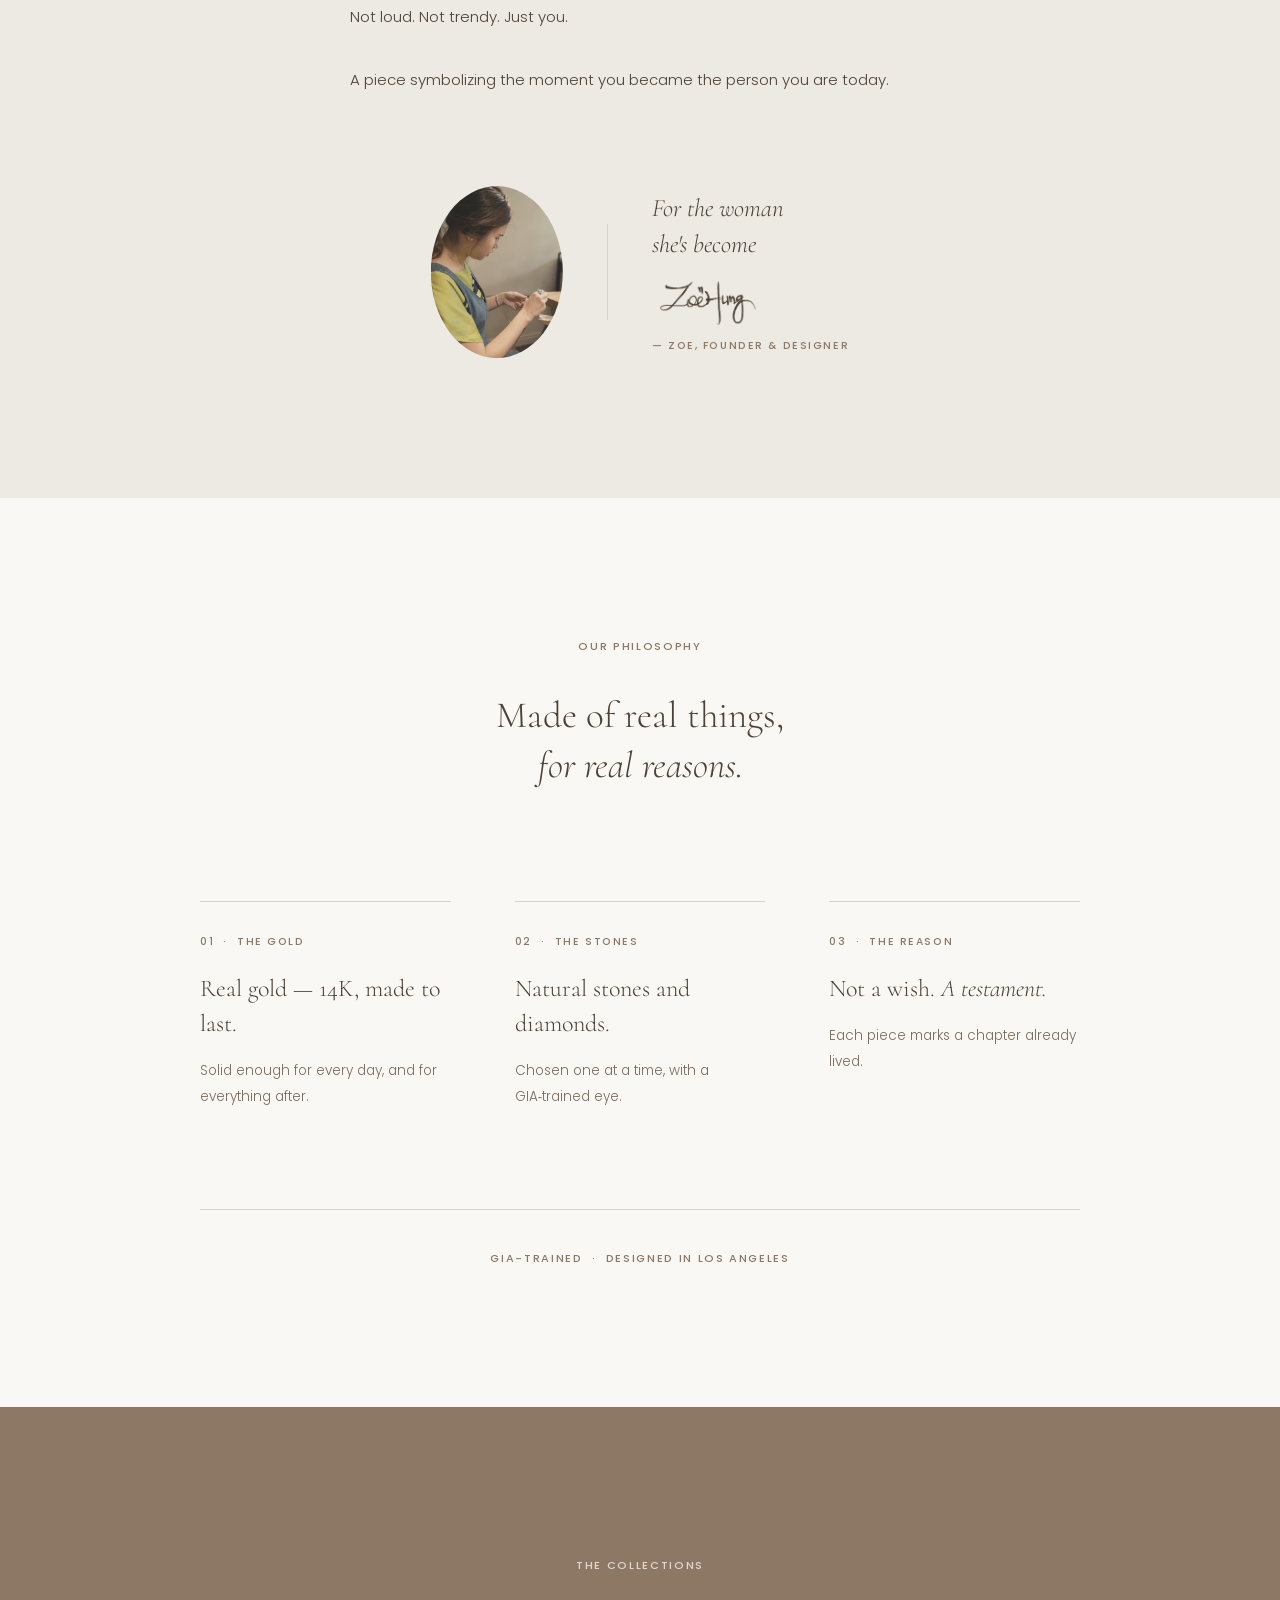
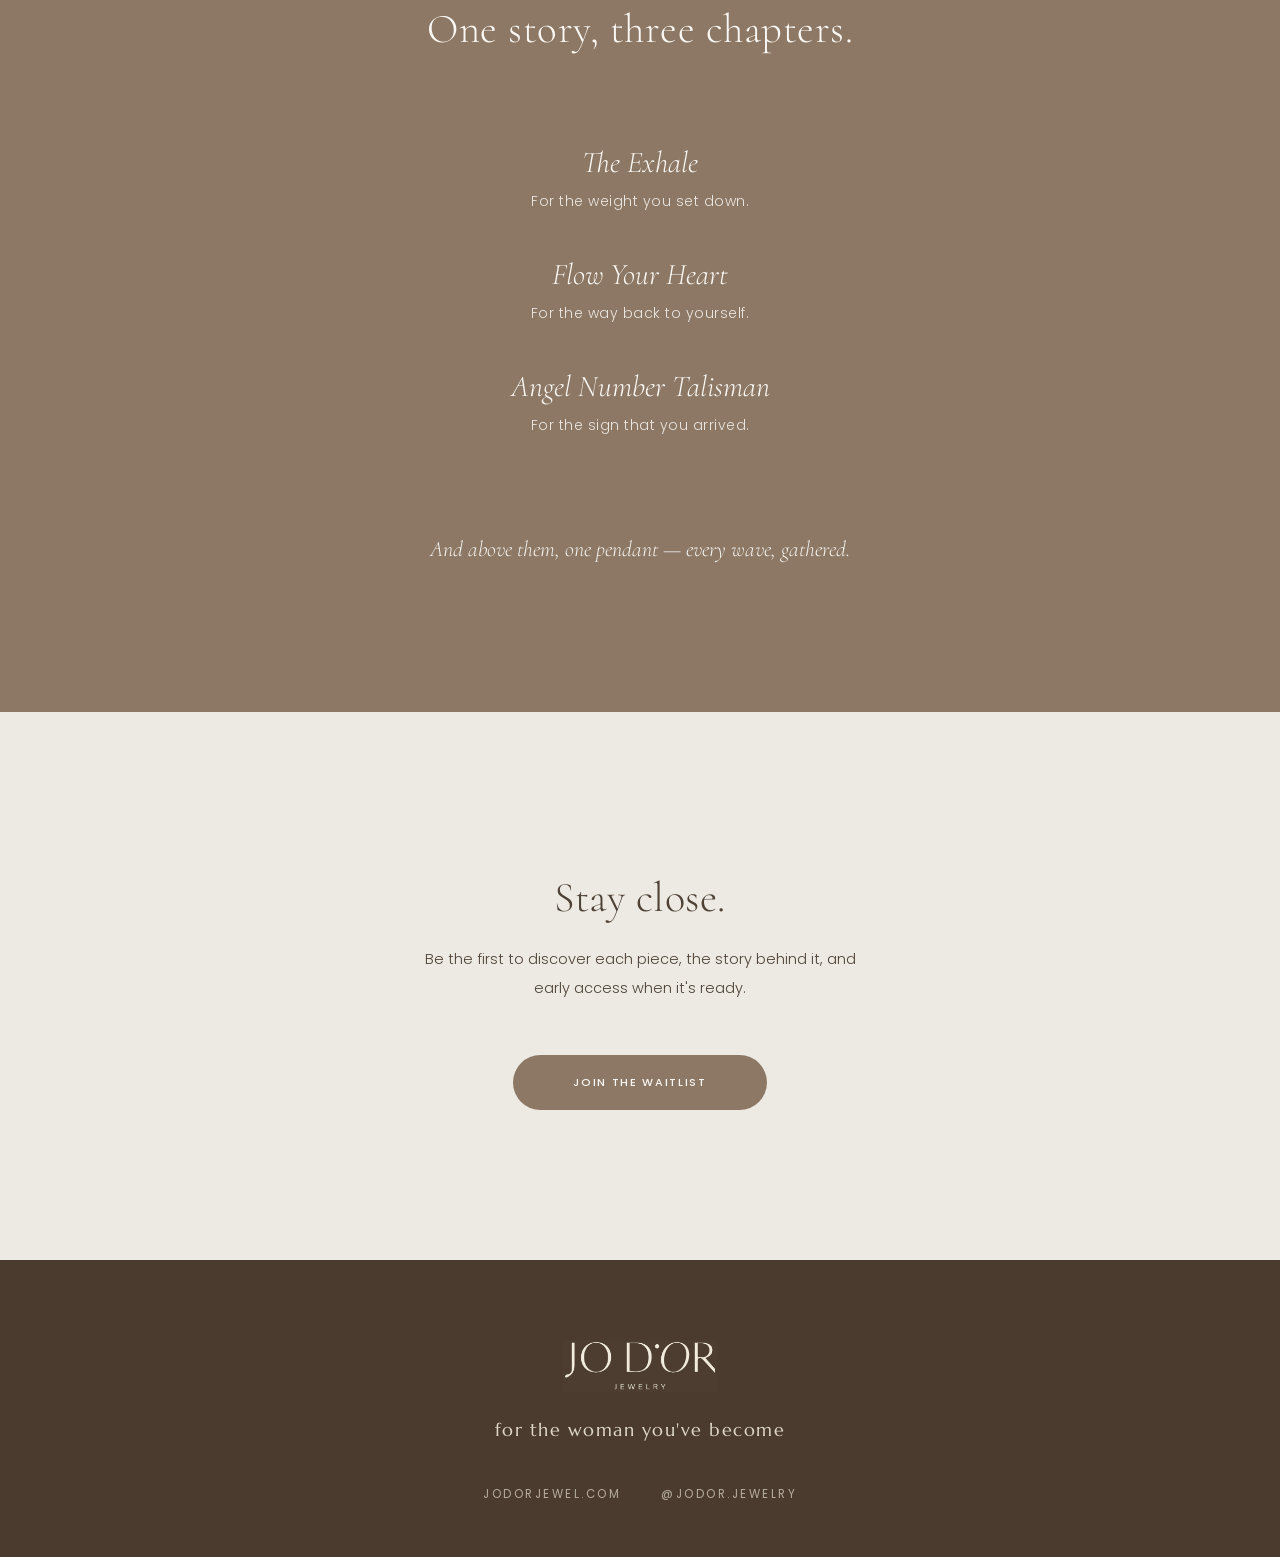
==== commit ef17a85f: "Replace signature with Zoé Hung scan at 46px Same extraction pipeline; screenshot UI icon masked out" ====
--- a/about.html
+++ b/about.html
@@ -8,7 +8,7 @@
 <link rel="preconnect" href="https://fonts.googleapis.com">
 <link rel="preconnect" href="https://fonts.gstatic.com" crossorigin>
 <link href="https://fonts.googleapis.com/css2?family=Cormorant:ital,wght@0,300;0,400;1,300;1,400&family=Marcellus&family=Poppins:wght@300;400;500&display=swap" rel="stylesheet">
-<link rel="stylesheet" href="style.css?v=20260721b">
+<link rel="stylesheet" href="style.css?v=20260721c">
 </head>
 <body class="about">
 
@@ -50,7 +50,7 @@
       <div class="story-sig-rule"></div>
       <div>
         <div class="story-sig-quote">For the woman<br>she's become</div>
-        <img class="story-sig-signature" src="img/zoe-signature.png?v=2" alt="Zoé Aung — handwritten signature">
+        <img class="story-sig-signature" src="img/zoe-signature.png?v=3" alt="Zoé Hung — handwritten signature">
         <div class="story-sig-name">&mdash; ZOE, FOUNDER &amp; DESIGNER</div>
       </div>
     </div>
@@ -121,6 +121,6 @@
   </div>
 </footer>
 
-<script src="site.js?v=20260721b"></script>
+<script src="site.js?v=20260721c"></script>
 </body>
 </html>
--- a/style.css
+++ b/style.css
@@ -341,7 +341,7 @@
   font-family:'Ivy Mode', 'Cormorant', serif;font-weight:300;font-style:italic;
   font-size:25px;line-height:1.45;color:var(--earth);
 }
-.story-sig-signature{height:37px;width:auto;display:block;margin:18px 0 0;}
+.story-sig-signature{height:46px;width:auto;display:block;margin:18px 0 0;}
 .story-sig-name{
   font-family:'Poppins', sans-serif;font-weight:500;font-size:10.5px;
   letter-spacing:0.15em;color:var(--leather);margin-top:12px;
